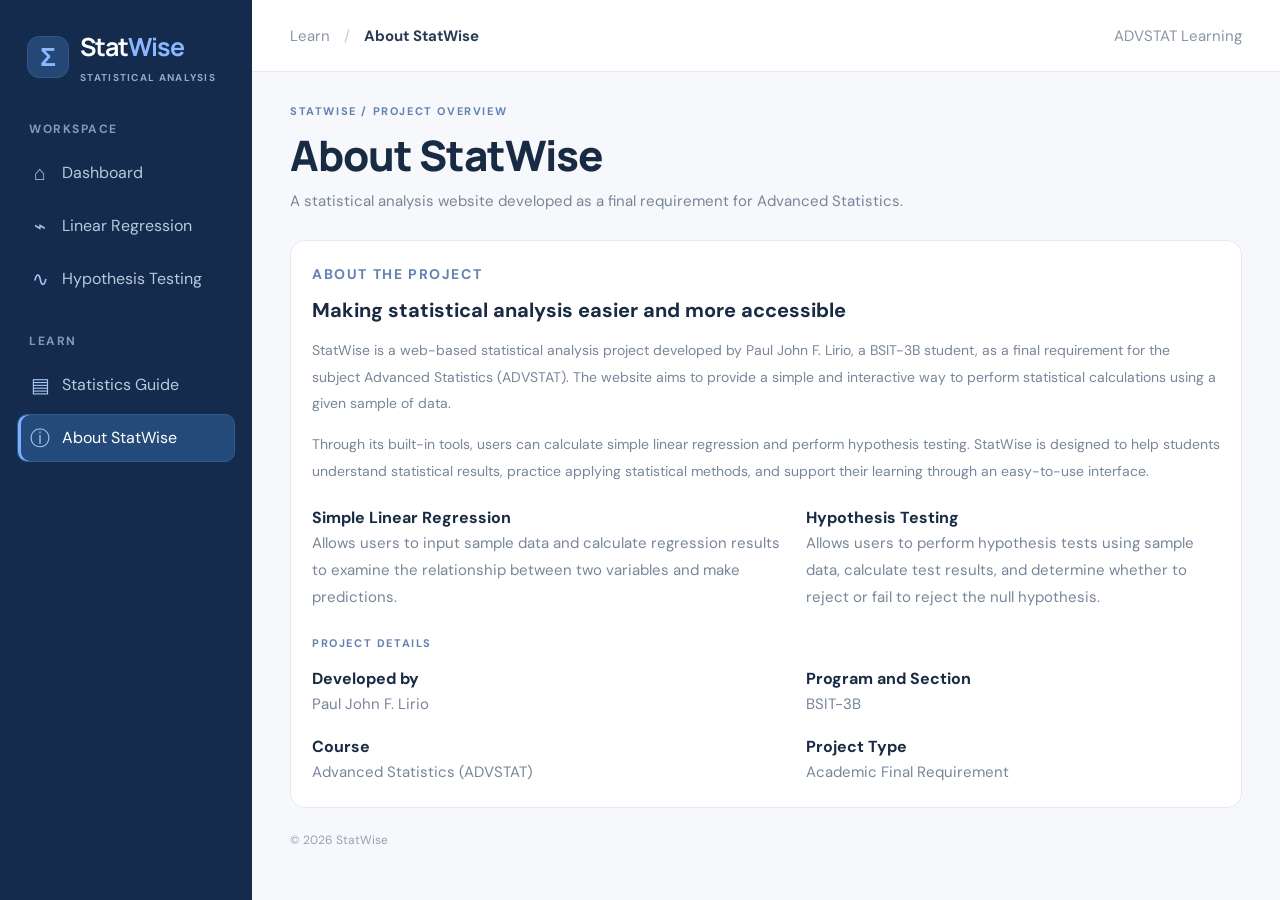
==== StatWise/about.html @ cd6fe4bc "Initial commit" ====
<!DOCTYPE html>
<html lang="en">
<head>
    <meta charset="UTF-8">
    <meta name="viewport" content="width=device-width, initial-scale=1.0">
    <title>About StatWise | StatWise</title>

    <link rel="stylesheet" href="css/style.css">
    <link rel="stylesheet" href="css/dashboard.css">
    <link rel="stylesheet" href="css/analysis.css">
    <link rel="stylesheet" href="css/responsive.css">

    <script src="js/app.js" defer></script>
</head>

<body>
<div class="app-shell">

    <aside class="sidebar" id="sidebar">
        <a href="index.html" class="brand">
            <div class="brand-logo">Σ</div>
            <div>
                <h2>Stat<span>Wise</span></h2>
                <small>STATISTICAL ANALYSIS</small>
            </div>
        </a>

        <p class="nav-heading">WORKSPACE</p>

        <nav class="navigation">
            <a href="index.html" class="nav-link">
                <span>⌂</span> Dashboard
            </a>

            <a href="regression.html" class="nav-link">
                <span>⌁</span> Linear Regression
            </a>

            <a href="hypothesis.html" class="nav-link">
                <span>∿</span> Hypothesis Testing
            </a>
        </nav>

        <p class="nav-heading learn-heading">LEARN</p>

        <nav class="navigation">
            <a href="guide.html" class="nav-link">
                <span>▤</span> Statistics Guide
            </a>

            <a href="about.html" class="nav-link active">
                <span>ⓘ</span> About StatWise
            </a>
        </nav>
    </aside>

    <main class="main-content">

        <header class="topbar">
            <button id="menuToggle" class="menu-toggle"
                    aria-label="Toggle navigation"
                    aria-expanded="false">☰</button>

            <div class="breadcrumb">
                Learn <span>/</span> <strong>About StatWise</strong>
            </div>

            <div class="topbar-right">ADVSTAT Learning</div>
        </header>

        <div class="page-content">

            <!-- PAGE INTRO -->
            <section class="welcome-section">
                <div>
                    <p class="eyebrow">STATWISE / PROJECT OVERVIEW</p>

                    <h1>About StatWise</h1>

                    <p class="welcome-description">
                        A statistical analysis website developed as a
                        final requirement for Advanced Statistics.
                    </p>
                </div>
            </section>

            <!-- ABOUT THE PROJECT -->
            <article class="info-panel">

                <p class="eyebrow">ABOUT THE PROJECT</p>

                <h3 style="margin-bottom: 12px;">
                    Making statistical analysis easier and more accessible
                </h3>

                <p style="color: var(--muted); line-height: 1.9;">
                    StatWise is a web-based statistical analysis project
                    developed by Paul John F. Lirio, a BSIT-3B student,
                    as a final requirement for the subject Advanced
                    Statistics (ADVSTAT). The website aims to provide
                    a simple and interactive way to perform statistical
                    calculations using a given sample of data.
                </p>

                <p style="color: var(--muted); line-height: 1.9; margin-top: 14px;">
                    Through its built-in tools, users can calculate
                    simple linear regression and perform hypothesis
                    testing. StatWise is designed to help students
                    understand statistical results, practice applying
                    statistical methods, and support their learning
                    through an easy-to-use interface.
                </p>

                <!-- PROJECT FEATURES -->
                <div class="bottom-grid" style="margin-top: 22px;">

                    <div>
                        <h4>Simple Linear Regression</h4>

                        <p style="color: var(--muted); line-height: 1.8;">
                            Allows users to input sample data and
                            calculate regression results to examine
                            the relationship between two variables
                            and make predictions.
                        </p>
                    </div>

                    <div>
                        <h4>Hypothesis Testing</h4>

                        <p style="color: var(--muted); line-height: 1.8;">
                            Allows users to perform hypothesis tests
                            using sample data, calculate test results,
                            and determine whether to reject or fail
                            to reject the null hypothesis.
                        </p>
                    </div>

                </div>

                <!-- PROJECT DETAILS -->
                <div style="margin-top: 24px;">

                    <p class="eyebrow">PROJECT DETAILS</p>

                    <div class="bottom-grid" style="margin-top: 14px;">

                        <div>
                            <h4>Developed by</h4>
                            <p style="color: var(--muted); line-height: 1.8;">
                                Paul John F. Lirio
                            </p>
                        </div>

                        <div>
                            <h4>Program and Section</h4>
                            <p style="color: var(--muted); line-height: 1.8;">
                                BSIT-3B
                            </p>
                        </div>

                        <div>
                            <h4>Course</h4>
                            <p style="color: var(--muted); line-height: 1.8;">
                                Advanced Statistics (ADVSTAT)
                            </p>
                        </div>

                        <div>
                            <h4>Project Type</h4>
                            <p style="color: var(--muted); line-height: 1.8;">
                                Academic Final Requirement
                            </p>
                        </div>

                    </div>
                </div>

            </article>

            <footer class="page-footer">
                <span>© <span id="year"></span> StatWise</span>
            </footer>

        </div>
    </main>
</div>

<div class="sidebar-overlay" id="sidebarOverlay"></div>

</body>
</html>
---- StatWise/css/style.css ----
@import url('https://fonts.googleapis.com/css2?family=DM+Sans:wght@400;500;600;700&family=Manrope:wght@400;500;600;700;800&display=swap');

:root {
    --navy: #142B4D;
    --navy-light: #1D3B65;
    --blue: #2864D7;
    --blue-hover: #1F53B8;
    --blue-pale: #EAF1FF;
    --purple: #7356D8;
    --text: #192B43;
    --muted: #78869A;
    --line: #E5EAF1;
    --page: #F6F8FC;
    --white: #FFFFFF;
}

* {
    box-sizing: border-box;
    margin: 0;
    padding: 0;
}

html {
    scroll-behavior: smooth;
}

body {
    font-family: 'DM Sans', Arial, sans-serif;
    color: var(--text);
    background: var(--page);
    min-width: 320px;
}

a {
    text-decoration: none;
    color: inherit;
}

button {
    font: inherit;
}

.app-shell {
    min-height: 100vh;
}

/* SIDEBAR */

.sidebar {
    position: fixed;
    top: 0;
    left: 0;
    bottom: 0;
    z-index: 20;
    width: 252px;
    padding: 27px 17px 17px;
    display: flex;
    flex-direction: column;
    overflow-y: auto;
    background: var(--navy);
    color: #D7E2F2;
}

.brand {
    display: flex;
    align-items: center;
    gap: 11px;
    padding: 0 10px 31px;
}

.brand-logo {
    width: 42px;
    height: 42px;
    display: grid;
    place-items: center;
    border-radius: 12px;
    background: #254775;
    border: 1px solid #345782;
    color: #8AB7FF;
    font-size: 26px;
    font-weight: 700;
}

.brand h2 {
    color: white;
    font-family: 'Manrope', sans-serif;
    font-size: 21px;
    letter-spacing: -1px;
}

.brand h2 span {
    color: #8AB7FF;
}

.brand small {
    display: block;
    margin-top: 3px;
    color: #94A9C5;
    font-size: 8px;
    font-weight: 700;
    letter-spacing: 1.3px;
}

.nav-heading {
    margin: 3px 0 10px;
    padding: 0 12px;
    color: #8399B7;
    font-size: 10px;
    font-weight: 700;
    letter-spacing: 1.5px;
}

.navigation {
    display: grid;
    gap: 5px;
}

.nav-link {
    min-height: 44px;
    padding: 0 12px;
    display: flex;
    align-items: center;
    gap: 12px;
    border: 1px solid transparent;
    border-radius: 10px;
    color: #B9C9DE;
    font-size: 12px;
    transition: 0.2s ease;
}

.nav-link > span {
    width: 20px;
    text-align: center;
    color: #A8C7F5;
    font-size: 20px;
}

.nav-link:hover {
    color: white;
    background: #1A365B;
}

.nav-link.active {
    color: white;
    background: #244A7A;
    border-color: #315C91;
    box-shadow: inset 3px 0 #7EAEFF;
}

.learn-heading {
    margin-top: 29px;
}

.sidebar-bottom {
    margin-top: auto;
    padding-top: 30px;
}

.sidebar-tip {
    padding: 16px 14px;
    border: 1px solid #2D4B70;
    border-radius: 13px;
    background: linear-gradient(145deg, #1B3A61, #172F50);
}

.tip-symbol {
    width: 28px;
    height: 28px;
    display: grid;
    place-items: center;
    margin-bottom: 12px;
    border-radius: 8px;
    background: #2B4F7A;
    color: #A9C9FF;
}

.sidebar-tip h4 {
    margin-bottom: 7px;
    color: white;
    font-size: 12px;
}

.sidebar-tip p {
    margin-bottom: 13px;
    color: #AABBD1;
    font-size: 11px;
    line-height: 1.7;
}

.sidebar-tip a {
    color: #9CC0FF;
    font-size: 10px;
    font-weight: 700;
}

.sidebar-status {
    display: flex;
    align-items: center;
    gap: 8px;
    padding: 18px 5px 0;
    color: #8399B7;
    font-size: 10px;
}

.sidebar-status span {
    width: 7px;
    height: 7px;
    border-radius: 50%;
    background: #55C49A;
}

/* MAIN CONTENT */

.main-content {
    min-height: 100vh;
    margin-left: 252px;
}

.topbar {
    height: 72px;
    padding: 0 38px;
    display: flex;
    align-items: center;
    justify-content: space-between;
    gap: 20px;
    background: white;
    border-bottom: 1px solid var(--line);
}

.breadcrumb {
    color: #8995A6;
    font-size: 12px;
}

.breadcrumb span {
    margin: 0 10px;
    color: #C0C8D3;
}

.breadcrumb strong {
    color: #293C55;
}

.topbar-right {
    display: flex;
    align-items: center;
    gap: 15px;
    color: #8995A6;
    font-size: 11px;
}

.avatar {
    width: 35px;
    height: 35px;
    display: grid;
    place-items: center;
    border-radius: 50%;
    color: #2856A0;
    background: #E4EDFF;
    border: 2px solid white;
    outline: 1px solid #D9E4F5;
    font-size: 12px;
    font-weight: 700;
}

.menu-toggle {
    display: none;
}

.page-content {
    width: 100%;
    max-width: 1450px;
    margin: 0 auto;
    padding: 31px 38px 20px;
}

.eyebrow {
    margin-bottom: 9px;
    color: #6382B1;
    font-size: 9px;
    font-weight: 700;
    letter-spacing: 1.6px;
}

/* BUTTONS */

.primary-button {
    min-height: 42px;
    padding: 0 17px;
    display: inline-flex;
    align-items: center;
    justify-content: center;
    gap: 9px;
    border-radius: 9px;
    color: white;
    background: var(--blue);
    box-shadow: 0 5px 13px #2864D726;
    font-size: 11px;
    font-weight: 700;
    white-space: nowrap;
    transition: 0.2s ease;
}

.primary-button:hover {
    background: var(--blue-hover);
    transform: translateY(-1px);
}

.primary-button span {
    font-size: 17px;
}

/* FOOTER */

.page-footer {
    padding: 23px 0 5px;
    display: flex;
    align-items: center;
    justify-content: space-between;
    gap: 14px;
    color: #95A0B0;
    font-size: 9px;
}

.page-footer a {
    color: #587CB5;
    font-weight: 600;
}

/* MOBILE SIDEBAR */

.sidebar-overlay {
    display: none;
}


/* =================================
   STATWISE - LARGER FONT SIZES
   ================================= */

body {
    font-size: 15px;
    line-height: 1.6;
}

/* Sidebar */
.brand h2 {
    font-size: 25px;
}

.brand small {
    font-size: 10px;
}

.nav-heading {
    font-size: 12px;
}

.nav-link {
    font-size: 14px;
    min-height: 48px;
}

.sidebar-tip h4 {
    font-size: 14px;
}

.sidebar-tip p {
    font-size: 13px;
    line-height: 1.7;
}

.sidebar-tip a {
    font-size: 12px;
}

.sidebar-status {
    font-size: 12px;
}

/* Top navigation */
.breadcrumb {
    font-size: 14px;
}

.topbar-right {
    font-size: 13px;
}

/* Buttons and footer */
.primary-button {
    font-size: 13px;
}

.page-footer {
    font-size: 12px;
}

/* Keep text readable on smaller screens */
@media (max-width: 650px) {
    .nav-link {
        font-size: 15px;
    }

    .breadcrumb {
        font-size: 12px;
    }

    .primary-button {
        font-size: 14px;
    }

    .page-footer {
        font-size: 12px;
    }
}


/* ========================================
   STATWISE - CONSISTENT TYPOGRAPHY
   ======================================== */

/* Main page headings */
.main-content h1,
.page-content h1,
.hypothesis-page h1 {
    font-size: 42px;
    line-height: 1.2;
    font-weight: 750;
    letter-spacing: -1.2px;
    color: var(--text, #172b4d);
}

/* Section headings */
.main-content h2,
.page-content h2 {
    font-size: 28px;
    line-height: 1.3;
    font-weight: 700;
}

/* Card and panel headings */
.main-content h3,
.page-content h3 {
    font-size: 23px;
    line-height: 1.4;
    font-weight: 700;
}

/* Smaller headings */
.main-content h4,
.page-content h4 {
    font-size: 17px;
    line-height: 1.5;
    font-weight: 700;
}

/* Paragraph text */
.main-content p,
.page-content p,
.hypothesis-page p {
    font-size: 15px;
    line-height: 1.8;
}

/* Small uppercase labels */
.main-content .eyebrow,
.page-content .eyebrow {
    font-size: 12px;
    line-height: 1.5;
    font-weight: 700;
    letter-spacing: 1.8px;
}

/* Top navigation */
.topbar,
.breadcrumb,
.topbar-right {
    font-size: 15px;
}

/* Sidebar navigation */
.sidebar .nav-link {
    font-size: 16px;
    line-height: 1.5;
}

/* Responsive typography */
@media (max-width: 768px) {
    .main-content h1,
    .page-content h1,
    .hypothesis-page h1 {
        font-size: 32px;
        letter-spacing: -0.6px;
    }

    .main-content h2,
    .page-content h2 {
        font-size: 24px;
    }

    .main-content h3,
    .page-content h3 {
        font-size: 20px;
    }

    .main-content p,
    .page-content p,
    .hypothesis-page p {
        font-size: 14px;
    }
}
---- StatWise/css/dashboard.css ----
/* WELCOME SECTION */

.welcome-section {
    display: flex;
    align-items: center;
    justify-content: space-between;
    gap: 20px;
    margin-bottom: 25px;
}

.welcome-section h1 {
    font-family: 'Manrope', sans-serif;
    font-size: clamp(22px, 2.2vw, 29px);
    font-weight: 800;
    letter-spacing: -1.1px;
}

.welcome-section h1 span {
    color: var(--blue);
}

.welcome-description {
    margin-top: 8px;
    color: var(--muted);
    font-size: 12px;
    line-height: 1.7;
}

/* HERO BANNER */

.hero-banner {
    position: relative;
    min-height: 280px;
    padding: 30px 34px;
    display: flex;
    justify-content: space-between;
    overflow: hidden;
    border-radius: 18px;
    color: white;
    background: linear-gradient(
        112deg,
        #142B4D 0%,
        #1A3A65 60%,
        #244D83 100%
    );
    box-shadow: 0 12px 28px #17345A12;
}

.hero-content {
    position: relative;
    z-index: 2;
    width: 51%;
    max-width: 440px;
}

.hero-label {
    display: inline-flex;
    padding: 7px 10px;
    border: 1px solid #53749D80;
    border-radius: 20px;
    background: #FFFFFF0A;
    color: #B9D3FF;
    font-size: 8px;
    font-weight: 700;
    letter-spacing: 1px;
}

.hero-content h2 {
    margin: 17px 0 11px;
    font-family: 'Manrope', sans-serif;
    font-size: clamp(27px, 3vw, 38px);
    line-height: 1.16;
    letter-spacing: -1.3px;
}

.hero-content > p {
    max-width: 365px;
    color: #C2D0E3;
    font-size: 12px;
    line-height: 1.8;
}

.hero-button {
    display: inline-flex;
    align-items: center;
    gap: 22px;
    margin-top: 20px;
    padding: 11px 14px;
    border-radius: 8px;
    color: #17345A;
    background: white;
    font-size: 10px;
    font-weight: 700;
    transition: 0.2s ease;
}

.hero-button:hover {
    background: #E9F1FF;
    transform: translateY(-1px);
}

.hero-button span {
    color: var(--blue);
    font-size: 15px;
}

/* DECORATIVE CHART */

.hero-graphic {
    position: relative;
    z-index: 2;
    width: 46%;
    min-width: 260px;
    display: flex;
    align-items: center;
    justify-content: center;
}

.graphic-card {
    width: 100%;
    max-width: 350px;
    padding: 13px 15px 12px;
    border: 1px solid #6B8DBA70;
    border-radius: 12px;
    background: #FFFFFF0C;
    box-shadow: 0 18px 45px #07182E3B;
    backdrop-filter: blur(8px);
    transform: rotate(-2deg);
}

.graphic-header {
    display: flex;
    align-items: center;
    gap: 5px;
    padding-bottom: 12px;
    border-bottom: 1px solid #FFFFFF20;
}

.graphic-header > span {
    width: 5px;
    height: 5px;
    border-radius: 50%;
    background: #7195C2;
}

.graphic-header small {
    margin-left: auto;
    color: #9BB6D8;
    font-size: 7px;
    letter-spacing: 1px;
}

.graphic-title {
    display: flex;
    justify-content: space-between;
    margin-top: 13px;
    color: #AFC3DD;
    font-size: 9px;
}

.graphic-title span {
    color: #78D9B2;
    font-size: 15px;
}

.trend-chart {
    display: block;
    width: 100%;
    margin: 6px 0;
}

.chart-legend {
    display: flex;
    justify-content: space-between;
    color: #9BB6D8;
    font-size: 8px;
}

.chart-legend span:first-child {
    display: flex;
    align-items: center;
    gap: 6px;
}

.chart-legend i {
    width: 7px;
    height: 7px;
    border-radius: 50%;
    background: #76ACFF;
}

.floating-note {
    position: absolute;
    right: -5px;
    bottom: 6px;
    display: flex;
    align-items: center;
    gap: 9px;
    padding: 11px 13px;
    border: 1px solid #DDE8F8;
    border-radius: 11px;
    color: var(--text);
    background: white;
    box-shadow: 0 9px 25px #081A3033;
    transform: rotate(2deg);
}

.check-icon {
    width: 27px;
    height: 27px;
    display: grid;
    place-items: center;
    border-radius: 8px;
    color: #14865C;
    background: #E0F7ED;
    font-size: 13px;
}

.floating-note strong,
.floating-note small {
    display: block;
    white-space: nowrap;
}

.floating-note strong {
    font-size: 9px;
}

.floating-note small {
    margin-top: 3px;
    color: #8995A6;
    font-size: 8px;
}

/* ANALYSIS TOOLS */

.tools-section {
    scroll-margin-top: 20px;
}

.section-heading {
    display: flex;
    align-items: flex-end;
    justify-content: space-between;
    gap: 15px;
    margin: 32px 0 17px;
}

.section-heading h2 {
    font-family: 'Manrope', sans-serif;
    font-size: 19px;
    letter-spacing: -0.55px;
}

.section-heading > div > p:last-child {
    margin-top: 7px;
    color: var(--muted);
    font-size: 11px;
}

.tool-count {
    padding: 7px 10px;
    border: 1px solid #E1E7F0;
    border-radius: 7px;
    color: #6D7F97;
    background: white;
    font-size: 9px;
    font-weight: 700;
    letter-spacing: 0.6px;
}

.tool-grid {
    display: grid;
    grid-template-columns: repeat(2, minmax(0, 1fr));
    gap: 17px;
}

.tool-card {
    min-height: 278px;
    padding: 21px;
    display: flex;
    flex-direction: column;
    border: 1px solid var(--line);
    border-radius: 15px;
    background: white;
    box-shadow: 0 4px 15px #1B355508;
    transition: 0.22s ease;
}

.tool-card:hover {
    border-color: #C7D7F2;
    box-shadow: 0 12px 28px #1B35550C;
    transform: translateY(-2px);
}

.tool-card-top {
    display: flex;
    align-items: center;
    justify-content: space-between;
    gap: 10px;
}

.tool-icon {
    width: 43px;
    height: 43px;
    display: grid;
    place-items: center;
    border-radius: 12px;
    font-size: 26px;
    font-weight: 500;
}

.regression-icon {
    color: #2864D7;
    background: #E9F0FF;
}

.hypothesis-icon {
    color: #7356D8;
    background: #F0ECFF;
}

.tool-tag {
    padding: 6px 8px;
    border-radius: 6px;
    color: #71829A;
    background: #F5F7FB;
    font-size: 8px;
    font-weight: 700;
    letter-spacing: 0.8px;
}

.tool-card h3 {
    margin: 17px 0 8px;
    font-family: 'Manrope', sans-serif;
    font-size: 16px;
    letter-spacing: -0.35px;
}

.tool-card > p {
    color: var(--muted);
    font-size: 11px;
    line-height: 1.75;
}

.feature-list {
    display: flex;
    flex-wrap: wrap;
    gap: 7px;
    margin-top: 15px;
}

.feature-list span {
    padding: 6px 8px;
    border: 1px solid #E9EDF4;
    border-radius: 6px;
    color: #62758F;
    background: #FBFCFE;
    font-size: 9px;
}

.tool-link {
    display: flex;
    align-items: center;
    justify-content: space-between;
    margin-top: auto;
    padding-top: 19px;
    color: var(--blue);
    font-size: 11px;
    font-weight: 700;
}

.tool-link span {
    font-size: 17px;
    transition: transform 0.2s ease;
}

.tool-link:hover span {
    transform: translateX(4px);
}

/* QUICK START AND CONCEPT PANELS */

.bottom-grid {
    display: grid;
    grid-template-columns: 1.15fr 1fr;
    gap: 17px;
    margin-top: 20px;
}

.info-panel {
    padding: 21px;
    border: 1px solid var(--line);
    border-radius: 15px;
    background: white;
}

.panel-heading {
    display: flex;
    align-items: center;
    justify-content: space-between;
    gap: 12px;
}

.panel-heading .eyebrow {
    margin-bottom: 7px;
}

.panel-heading h3 {
    font-family: 'Manrope', sans-serif;
    font-size: 15px;
    letter-spacing: -0.3px;
}

.panel-icon {
    width: 33px;
    height: 33px;
    display: grid;
    place-items: center;
    border-radius: 10px;
    color: #3E70C4;
    background: #EDF3FF;
}

.steps-list {
    display: grid;
    gap: 16px;
    margin: 21px 0;
}

.step {
    display: flex;
    align-items: flex-start;
    gap: 12px;
}

.step-number {
    flex: 0 0 32px;
    height: 32px;
    display: grid;
    place-items: center;
    border-radius: 9px;
    color: #3167BD;
    background: #EDF3FF;
    font-size: 10px;
    font-weight: 700;
}

.step h4 {
    margin: 1px 0 5px;
    font-size: 11px;
}

.step p {
    color: var(--muted);
    font-size: 10px;
    line-height: 1.65;
}

.subtle-link {
    display: flex;
    align-items: center;
    justify-content: space-between;
    padding-top: 14px;
    border-top: 1px solid #EDF0F5;
    color: var(--blue);
    font-size: 10px;
    font-weight: 700;
}

.purple-icon {
    border-radius: 50%;
    color: #7356D8;
    background: #F0ECFF;
    font-size: 15px;
    font-weight: 700;
}

.concept-content {
    display: flex;
    align-items: flex-start;
    gap: 14px;
    margin: 25px 0 22px;
}

.concept-symbol {
    flex: 0 0 49px;
    height: 49px;
    display: grid;
    place-items: center;
    border-radius: 13px;
    color: #7356D8;
    background: #F0ECFF;
    font: italic 700 27px Georgia, serif;
}

.concept-content h4 {
    margin: 2px 0 8px;
    font-size: 13px;
}

.concept-content p {
    color: var(--muted);
    font-size: 11px;
    line-height: 1.8;
}

.concept-footer {
    display: flex;
    align-items: center;
    gap: 8px;
    padding-top: 14px;
    border-top: 1px solid #EDF0F5;
    color: #7A899C;
    font-size: 10px;
}

.concept-footer span {
    width: 7px;
    height: 7px;
    border-radius: 50%;
    background: #8A70E4;
}


/* =================================
   DASHBOARD - LARGER TYPOGRAPHY
   ================================= */

/* Welcome section */
.eyebrow {
    font-size: 11px;
}

.welcome-section h1 {
    font-size: clamp(27px, 2.5vw, 34px);
}

.welcome-description {
    font-size: 14px;
}

/* Hero banner */
.hero-label {
    font-size: 10px;
}

.hero-content h2 {
    font-size: clamp(32px, 3.2vw, 43px);
}

.hero-content > p {
    font-size: 14px;
}

.hero-button {
    font-size: 13px;
}

.graphic-title {
    font-size: 11px;
}

.chart-legend {
    font-size: 10px;
}

.floating-note strong {
    font-size: 11px;
}

.floating-note small {
    font-size: 10px;
}

/* Analysis section */
.section-heading h2 {
    font-size: 22px;
}

.section-heading > div > p:last-child {
    font-size: 13px;
}

.tool-count {
    font-size: 10px;
}

/* Analysis cards */
.tool-card h3 {
    font-size: 19px;
}

.tool-card > p {
    font-size: 13px;
    line-height: 1.8;
}

.tool-tag {
    font-size: 10px;
}

.feature-list span {
    font-size: 11px;
}

.tool-link {
    font-size: 13px;
}

/* Information panels */
.panel-heading h3 {
    font-size: 18px;
}

.step h4 {
    font-size: 13px;
}

.step p {
    font-size: 12px;
    line-height: 1.8;
}

.subtle-link {
    font-size: 12px;
}

.concept-content h4 {
    font-size: 15px;
}

.concept-content p {
    font-size: 13px;
    line-height: 1.8;
}

.concept-footer {
    font-size: 11px;
}

/* Mobile readability */
@media (max-width: 650px) {
    .welcome-section h1 {
        font-size: 27px;
    }

    .welcome-description {
        font-size: 14px;
    }

    .hero-content h2 {
        font-size: 34px;
    }

    .hero-content > p {
        font-size: 14px;
    }

    .section-heading h2 {
        font-size: 19px;
    }

    .tool-card h3 {
        font-size: 19px;
    }

    .tool-card > p {
        font-size: 14px;
    }

    .feature-list span {
        font-size: 11px;
    }

    .step h4 {
        font-size: 14px;
    }

    .step p {
        font-size: 13px;
    }

    .concept-content h4 {
        font-size: 15px;
    }

    .concept-content p {
        font-size: 13px;
    }
}
---- StatWise/css/analysis.css ----
/* ========================================
   STATWISE - SHARED ANALYSIS TYPOGRAPHY
   Used by Linear Regression and Hypothesis Testing
   ======================================== */

/* Consistent font across both analysis pages */
.main-content {
    font-family: 'DM Sans', Arial, sans-serif;
}

.main-content h1,
.main-content .page-intro h1 {
    font-family: 'Manrope', sans-serif;
    font-size: 42px;
    font-weight: 800;
    line-height: 1.2;
    letter-spacing: -1px;
    color: #192B43;
}

.main-content h2 {
    font-family: 'Manrope', sans-serif;
    font-size: 24px;
    font-weight: 700;
    line-height: 1.4;
}

.main-content h3 {
    font-family: 'DM Sans', sans-serif;
    font-size: 20px;
    font-weight: 700;
    line-height: 1.45;
}

.main-content h4 {
    font-family: 'DM Sans', sans-serif;
    font-size: 16px;
    font-weight: 700;
    line-height: 1.5;
}

/* Page descriptions */
.main-content .welcome-description,
.main-content .page-intro > div:first-child > p,
.main-content .page-description {
    font-size: 15px;
    line-height: 1.8;
    color: #78869A;
}

/* Small section labels */
.main-content .eyebrow {
    font-size: 11px;
    font-weight: 700;
    letter-spacing: 1.6px;
    line-height: 1.6;
}

/* Consistent card descriptions */
.main-content .concept-card p,
.main-content .info-panel > p {
    font-size: 14px;
    line-height: 1.8;
}

/* Consistent navigation typography */
.sidebar .nav-link {
    font-family: 'DM Sans', Arial, sans-serif;
    line-height: 1.5;
}

/* Responsive typography */
@media (max-width: 768px) {
    .main-content h1,
    .main-content .page-intro h1 {
        font-size: 32px;
        letter-spacing: -0.6px;
    }

    .main-content h2 {
        font-size: 22px;
    }

    .main-content h3 {
        font-size: 18px;
    }

    .main-content .welcome-description,
    .main-content .page-intro > div:first-child > p,
    .main-content .page-description {
        font-size: 14px;
    }
}


/* ========================================
   STATWISE - MATCH INTRO BADGE SIZES
   ======================================== */

/* Shared badge sizing */
.regression-page .heading-badge,
.hypothesis-page .intro-badge {
    display: flex;
    align-items: center;
    gap: 14px;

    box-sizing: border-box;
    width: 270px;
    min-width: 270px;
    max-width: 270px;
    height: 90px;

    flex: 0 0 270px;

    padding: 16px;

    border: 1px solid #e2e9f5;
    border-radius: 16px;
    background: #ffffff;
}

/* Badge icons */
.regression-page .heading-badge > span,
.hypothesis-page .intro-icon {
    display: grid;
    place-items: center;

    width: 48px;
    height: 48px;
    min-width: 48px;

    flex-shrink: 0;

    color: #ffffff;
    border-radius: 13px;
    background: #315ce2;

    font-size: 25px;
}

/* Badge title */
.regression-page .heading-badge strong,
.hypothesis-page .intro-badge strong {
    display: block;
    margin: 0 0 6px;

    font-size: 14px;
    font-weight: 700;
    line-height: 1.4;
}

/* Badge description */
.regression-page .heading-badge small,
.hypothesis-page .intro-badge div span {
    display: block;

    color: #8490a4;
    font-size: 12px;
    line-height: 1.5;
}

/* Responsive badge */
@media (max-width: 800px) {
    .regression-page .heading-badge,
    .hypothesis-page .intro-badge {
        width: 270px;
        min-width: 270px;
        max-width: 100%;
        flex-basis: 270px;
    }
}

/* SHARED INTRO BADGE */
.main-content .heading-badge,
.main-content .intro-badge {
    display: flex;
    align-items: center;
    gap: 14px;

    width: 272px;
    min-width: 272px;
    height: 90px;
    box-sizing: border-box;

    padding: 16px 20px;
    border: 1px solid #e2e9f5;
    border-radius: 18px;
    background: #ffffff;
}

/* SHARED BADGE ICON */
.main-content .heading-badge > span,
.main-content .intro-badge .intro-icon {
    display: grid;
    place-items: center;

    width: 48px;
    height: 48px;
    min-width: 48px;
    flex-shrink: 0;

    color: #ffffff;
    background: #315ce2;
    border-radius: 15px;

    font-size: 25px;
    line-height: 1;
}

/* SHARED BADGE TEXT */
.main-content .heading-badge strong,
.main-content .intro-badge strong {
    display: block;
    margin: 0 0 6px;

    color: #192b43;
    font-family: 'DM Sans', Arial, sans-serif;
    font-size: 16px;
    font-weight: 700;
    line-height: 1.4;
    white-space: nowrap;
}

.main-content .heading-badge small,
.main-content .intro-badge div span {
    display: block;

    color: #78869a;
    font-family: 'DM Sans', Arial, sans-serif;
    font-size: 14px;
    font-weight: 400;
    line-height: 1.5;
    white-space: nowrap;
}
---- StatWise/css/responsive.css ----
@media (min-width: 1500px) {
    .page-content {
        padding-top: 40px;
    }

    .hero-banner {
        min-height: 305px;
    }
}

@media (max-width: 1200px) {
    .sidebar {
        width: 225px;
    }

    .main-content {
        margin-left: 225px;
    }

    .topbar {
        padding: 0 25px;
    }

    .page-content {
        padding: 27px 25px 18px;
    }

    .hero-banner {
        padding: 27px;
    }

    .hero-graphic {
        min-width: 220px;
    }

    .bottom-grid {
        grid-template-columns: 1fr;
    }
}

@media (max-width: 900px) {
    .sidebar {
        width: 252px;
        transform: translateX(-100%);
        transition: transform 0.25s ease;
        box-shadow: 15px 0 40px #0B1B3020;
    }

    .sidebar.open {
        transform: translateX(0);
    }

    .main-content {
        margin-left: 0;
    }

    .menu-toggle {
        display: grid;
        place-items: center;
        width: 35px;
        height: 35px;
        border: 1px solid var(--line);
        border-radius: 9px;
        color: var(--navy);
        background: white;
        cursor: pointer;
    }

    .topbar {
        justify-content: flex-start;
        padding: 0 22px;
    }

    .topbar-right {
        margin-left: auto;
    }

    .sidebar-overlay.show {
        display: block;
        position: fixed;
        inset: 0;
        z-index: 15;
        background: #0A193A66;
    }
}

@media (max-width: 650px) {
    .topbar {
        height: 62px;
        gap: 12px;
        padding: 0 15px;
    }

    .breadcrumb {
        font-size: 11px;
    }

    .breadcrumb span {
        margin: 0 5px;
    }

    .topbar-right > span {
        display: none;
    }

    .page-content {
        padding: 24px 15px 18px;
    }

    .welcome-section {
        align-items: stretch;
        flex-direction: column;
        margin-bottom: 20px;
    }

    .welcome-section h1 {
        font-size: 25px;
    }

    .welcome-description {
        line-height: 1.6;
    }

    .primary-button {
        width: 100%;
    }

    .hero-banner {
        min-height: 0;
        padding: 25px 22px;
    }

    .hero-content {
        width: 100%;
        max-width: none;
    }

    .hero-content h2 {
        font-size: 32px;
    }

    .hero-content > p {
        max-width: 390px;
    }

    .hero-graphic {
        display: none;
    }

    .section-heading {
        align-items: flex-start;
        margin-top: 28px;
    }

    .section-heading h2 {
        font-size: 17px;
    }

    .section-heading > div > p:last-child {
        line-height: 1.6;
    }

    .tool-count {
        flex-shrink: 0;
        font-size: 8px;
    }

    .tool-grid {
        grid-template-columns: 1fr;
        gap: 12px;
    }

    .tool-card {
        min-height: 0;
        padding: 19px;
    }

    .tool-link {
        padding-top: 20px;
    }

    .bottom-grid {
        grid-template-columns: 1fr;
        gap: 12px;
        margin-top: 13px;
    }

    .info-panel {
        padding: 18px;
    }

    .page-footer {
        align-items: flex-start;
        flex-wrap: wrap;
        line-height: 1.5;
    }

    .page-footer > span:nth-child(2) {
        order: 3;
        width: 100%;
    }
}

@media (prefers-reduced-motion: reduce) {
    *,
    *::before,
    *::after {
        scroll-behavior: auto !important;
        transition-duration: 0.01ms !important;
    }
}
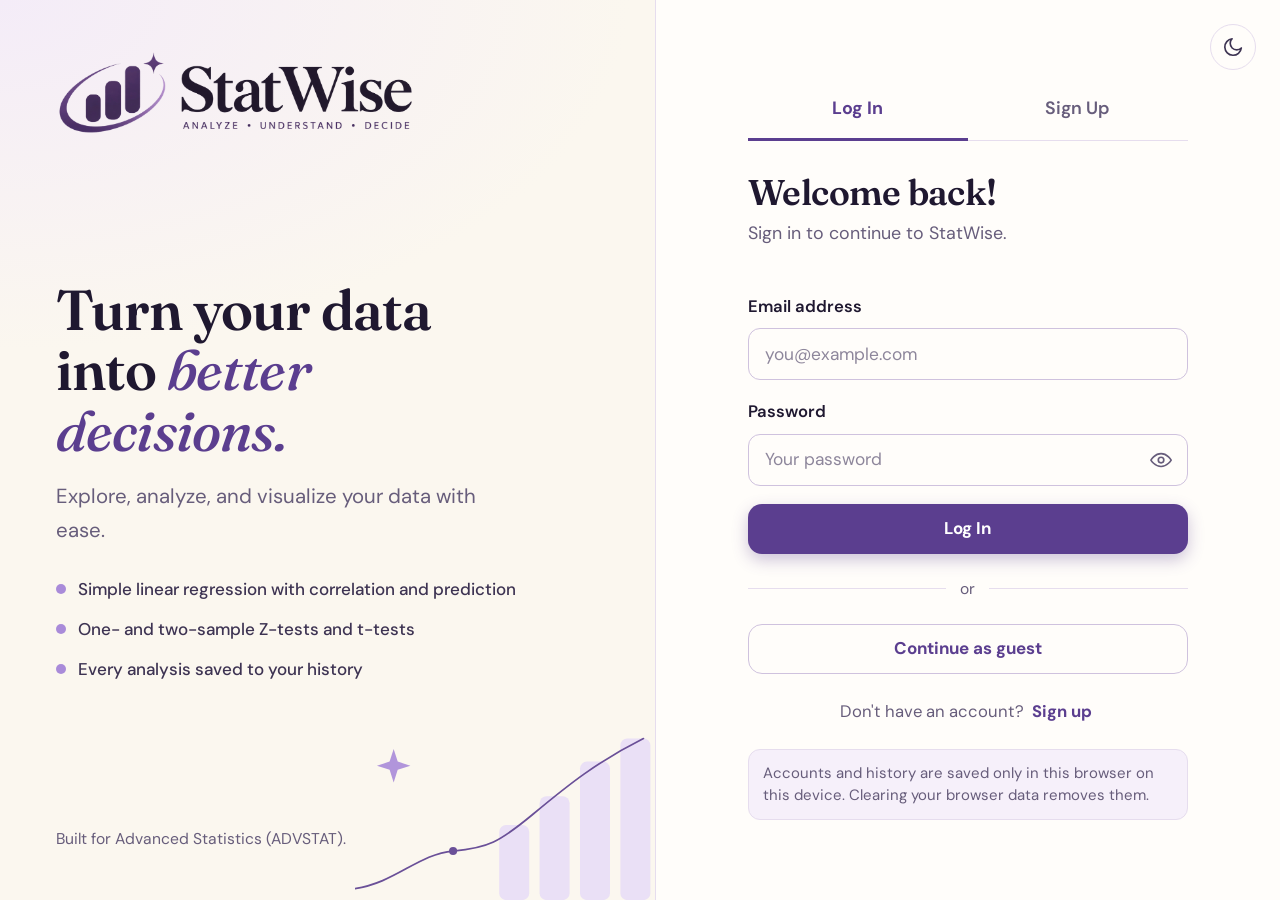
==== commit a13a3179: "major revisions" ====
--- a/StatWise/about.html
+++ b/StatWise/about.html
@@ -4,189 +4,148 @@
     <meta charset="UTF-8">
     <meta name="viewport" content="width=device-width, initial-scale=1.0">
     <title>About StatWise | StatWise</title>
+    <link rel="icon" type="image/png" href="assets/logo-mark-light.png">
 
+    <script src="js/core.js"></script>
     <link rel="stylesheet" href="css/style.css">
-    <link rel="stylesheet" href="css/dashboard.css">
-    <link rel="stylesheet" href="css/analysis.css">
-    <link rel="stylesheet" href="css/responsive.css">
-
+    <link rel="stylesheet" href="css/pages.css">
     <script src="js/app.js" defer></script>
 </head>
+<body data-nav="about" data-section="Learn" data-title="About StatWise">
 
-<body>
 <div class="app-shell">
+    <aside class="sidebar" id="sidebar"></aside>
 
-    <aside class="sidebar" id="sidebar">
-        <a href="index.html" class="brand">
-            <div class="brand-logo">Σ</div>
-            <div>
-                <h2>Stat<span>Wise</span></h2>
-                <small>STATISTICAL ANALYSIS</small>
-            </div>
-        </a>
+    <div class="main-content">
+        <header class="topbar" id="topbar"></header>
 
-        <p class="nav-heading">WORKSPACE</p>
+        <main class="page-content">
 
-        <nav class="navigation">
-            <a href="index.html" class="nav-link">
-                <span>⌂</span> Dashboard
-            </a>
-
-            <a href="regression.html" class="nav-link">
-                <span>⌁</span> Linear Regression
-            </a>
-
-            <a href="hypothesis.html" class="nav-link">
-                <span>∿</span> Hypothesis Testing
-            </a>
-        </nav>
-
-        <p class="nav-heading learn-heading">LEARN</p>
-
-        <nav class="navigation">
-            <a href="guide.html" class="nav-link">
-                <span>▤</span> Statistics Guide
-            </a>
-
-            <a href="about.html" class="nav-link active">
-                <span>ⓘ</span> About StatWise
-            </a>
-        </nav>
-    </aside>
-
-    <main class="main-content">
-
-        <header class="topbar">
-            <button id="menuToggle" class="menu-toggle"
-                    aria-label="Toggle navigation"
-                    aria-expanded="false">☰</button>
-
-            <div class="breadcrumb">
-                Learn <span>/</span> <strong>About StatWise</strong>
-            </div>
-
-            <div class="topbar-right">ADVSTAT Learning</div>
-        </header>
-
-        <div class="page-content">
-
-            <!-- PAGE INTRO -->
-            <section class="welcome-section">
+            <section class="page-header">
                 <div>
-                    <p class="eyebrow">STATWISE / PROJECT OVERVIEW</p>
-
-                    <h1>About StatWise</h1>
-
-                    <p class="welcome-description">
-                        A statistical analysis website developed as a
-                        final requirement for Advanced Statistics.
-                    </p>
+                    <span class="eyebrow">StatWise / Project overview</span>
+                    <h1>About <em>StatWise</em></h1>
+                    <p>A statistical analysis website built as a final requirement for Advanced Statistics.</p>
                 </div>
             </section>
 
-            <!-- ABOUT THE PROJECT -->
-            <article class="info-panel">
+            <!-- DEVELOPER -->
+            <section class="dev-card" aria-labelledby="devName">
+                <div class="dev-id">
+                    <div class="avatar lg">
+                        <img src="assets/dev.jpeg" alt="Photo of Paul John F. Lirio">
+                    </div>
+                    <h2 id="devName">Paul John F. Lirio</h2>
+                    <p class="dev-role">Developer &amp; designer of StatWise</p>
+                </div>
 
-                <p class="eyebrow">ABOUT THE PROJECT</p>
+                <div class="dev-body">
+                    <span class="eyebrow">Meet the developer</span>
+                    <p>
+                        Paul is a BSIT-3B student who created StatWise as his final project for Advanced
+                        Statistics (ADVSTAT). He turned the lessons from Module 7 (simple linear regression
+                        and correlation) and Module 9 (hypothesis testing) into an interactive tool that
+                        helps students practice the methods and understand what the results mean.
+                    </p>
 
-                <h3 style="margin-bottom: 12px;">
-                    Making statistical analysis easier and more accessible
-                </h3>
+                    <dl class="dev-facts">
+                        <div><dt>Program</dt><dd>BSIT-3B</dd></div>
+                        <div><dt>Course</dt><dd>Advanced Statistics (ADVSTAT)</dd></div>
+                        <div><dt>Project</dt><dd>Academic final requirement</dd></div>
+                    </dl>
+                </div>
+            </section>
 
-                <p style="color: var(--muted); line-height: 1.9;">
-                    StatWise is a web-based statistical analysis project
-                    developed by Paul John F. Lirio, a BSIT-3B student,
-                    as a final requirement for the subject Advanced
-                    Statistics (ADVSTAT). The website aims to provide
-                    a simple and interactive way to perform statistical
-                    calculations using a given sample of data.
+            <!-- ABOUT STATWISE -->
+            <section class="card about-text">
+                <img class="about-logo theme-img" src="assets/logo-full-light.png"
+                     data-light="assets/logo-full-light.png" data-dark="assets/logo-full-dark.png"
+                     alt="StatWise — Analyze, Understand, Decide">
+
+                <span class="eyebrow">About the project</span>
+                <h2 style="font-size:1.8rem;margin-bottom:14px">Making statistical analysis easier and more accessible</h2>
+
+                <p>
+                    StatWise is a web-based statistical analysis tool that lets you enter a sample of data
+                    and get clear results with a plain-language explanation. Its name says what it is for:
+                    <strong>Analyze</strong> your data, <strong>Understand</strong> what the numbers mean,
+                    and <strong>Decide</strong> what to conclude.
                 </p>
+                <p>
+                    Every analysis you run is saved to your account's history in this browser, so you can
+                    review or reopen it later. The Module 7 and Module 9 pages hold the course PDFs for
+                    reference while you work.
+                </p>
+            </section>
 
-                <p style="color: var(--muted); line-height: 1.9; margin-top: 14px;">
-                    Through its built-in tools, users can calculate
-                    simple linear regression and perform hypothesis
-                    testing. StatWise is designed to help students
-                    understand statistical results, practice applying
-                    statistical methods, and support their learning
-                    through an easy-to-use interface.
-                </p>
-
-                <!-- PROJECT FEATURES -->
-                <div class="bottom-grid" style="margin-top: 22px;">
-
-                    <div>
-                        <h4>Simple Linear Regression</h4>
-
-                        <p style="color: var(--muted); line-height: 1.8;">
-                            Allows users to input sample data and
-                            calculate regression results to examine
-                            the relationship between two variables
-                            and make predictions.
-                        </p>
+            <!-- SCOPE + LIMITATIONS -->
+            <section class="scope-grid">
+                <article class="card">
+                    <div class="card-head">
+                        <div>
+                            <span class="eyebrow">Scope</span>
+                            <h2 style="font-size:1.5rem">What StatWise can do</h2>
+                        </div>
                     </div>
 
-                    <div>
-                        <h4>Hypothesis Testing</h4>
+                    <ul class="check-list">
+                        <li><div><strong>Simple linear regression</strong> — regression equation (y′ = A + Bx),
+                            slope, intercept, Pearson's r, R², a scatter plot with the regression line, and
+                            prediction of Y for a given X.</div></li>
+                        <li><div><strong>Strength of correlation</strong> — interpreted with the Module 7 rule of
+                            thumb (very high, high, moderate, low, negligible).</div></li>
+                        <li><div><strong>Hypothesis testing</strong> — one-sample and two-sample Z-tests and
+                            t-tests, with α of 0.10, 0.05 or 0.01 and two-tailed, right-tailed or left-tailed
+                            alternatives.</div></li>
+                        <li><div><strong>Critical-value method</strong> — test statistic, critical value,
+                            rejection region, degrees of freedom, a decision, and a bell-curve diagram.</div></li>
+                        <li><div><strong>Learning support</strong> — sample data for both tools, analysis
+                            history, and the Module 7 and Module 9 PDFs.</div></li>
+                        <li><div><strong>Light and dark mode</strong> — your choice is remembered.</div></li>
+                    </ul>
+                </article>
 
-                        <p style="color: var(--muted); line-height: 1.8;">
-                            Allows users to perform hypothesis tests
-                            using sample data, calculate test results,
-                            and determine whether to reject or fail
-                            to reject the null hypothesis.
-                        </p>
+                <article class="card">
+                    <div class="card-head">
+                        <div>
+                            <span class="eyebrow">Limitations</span>
+                            <h2 style="font-size:1.5rem">What to keep in mind</h2>
+                        </div>
                     </div>
 
-                </div>
-
-                <!-- PROJECT DETAILS -->
-                <div style="margin-top: 24px;">
-
-                    <p class="eyebrow">PROJECT DETAILS</p>
-
-                    <div class="bottom-grid" style="margin-top: 14px;">
-
-                        <div>
-                            <h4>Developed by</h4>
-                            <p style="color: var(--muted); line-height: 1.8;">
-                                Paul John F. Lirio
-                            </p>
-                        </div>
-
-                        <div>
-                            <h4>Program and Section</h4>
-                            <p style="color: var(--muted); line-height: 1.8;">
-                                BSIT-3B
-                            </p>
-                        </div>
-
-                        <div>
-                            <h4>Course</h4>
-                            <p style="color: var(--muted); line-height: 1.8;">
-                                Advanced Statistics (ADVSTAT)
-                            </p>
-                        </div>
-
-                        <div>
-                            <h4>Project Type</h4>
-                            <p style="color: var(--muted); line-height: 1.8;">
-                                Academic Final Requirement
-                            </p>
-                        </div>
-
-                    </div>
-                </div>
-
-            </article>
+                    <ul class="check-list limits">
+                        <li><div><strong>Educational use.</strong> StatWise is a student project for learning and
+                            practice. Double-check important results before using them in graded or
+                            professional work.</div></li>
+                        <li><div><strong>Regression is simple only.</strong> It handles one predictor (X) and one
+                            response (Y), and assumes a straight-line relationship. It does not offer multiple
+                            regression, significance tests or confidence intervals for the slope, or residual
+                            diagnostics.</div></li>
+                        <li><div><strong>Correlation is not causation.</strong> Predictions outside the range of
+                            your X values (extrapolation) can be unreliable.</div></li>
+                        <li><div><strong>Hypothesis tests use summary statistics.</strong> You enter means,
+                            standard deviations and sample sizes — not raw data. Results are by the
+                            critical-value method; p-values are not computed.</div></li>
+                        <li><div><strong>Two-sample t-test degrees of freedom</strong> use df = min(n₁ − 1, n₂ − 1),
+                            the smaller sample's df, as taught in the module. Other methods (such as Welch's
+                            formula) would give slightly different critical values.</div></li>
+                        <li><div><strong>Limited options.</strong> Only Z- and t-tests, only three significance
+                            levels, and no paired or proportion tests, ANOVA or chi-square.</div></li>
+                        <li><div><strong>Data stays in your browser.</strong> Accounts and history are stored only
+                            on this device. There is no server, so nothing syncs between devices, the sign-in is
+                            not meant to protect sensitive data, and clearing browser data erases it.</div></li>
+                    </ul>
+                </article>
+            </section>
 
             <footer class="page-footer">
-                <span>© <span id="year"></span> StatWise</span>
+                <span>&copy; <span data-year></span> StatWise</span>
+                <span>Developed by Paul John F. Lirio · BSIT-3B</span>
             </footer>
-
-        </div>
-    </main>
+        </main>
+    </div>
 </div>
 
 <div class="sidebar-overlay" id="sidebarOverlay"></div>
-
 </body>
 </html>
--- a/StatWise/css/style.css
+++ b/StatWise/css/style.css
@@ -1,513 +1,536 @@
-
-@import url('https://fonts.googleapis.com/css2?family=DM+Sans:wght@400;500;600;700&family=Manrope:wght@400;500;600;700;800&display=swap');
+/* ==========================================================
+   STATWISE — GLOBAL STYLES
+   Design tokens (light + dark), base, layout, components.
+   Palette is taken from the StatWise logo: deep aubergine
+   text, royal purple bars, lilac highlights, warm cream paper.
+   ========================================================== */
+
+@import url('https://fonts.googleapis.com/css2?family=DM+Sans:ital,opsz,wght@0,9..40,400;0,9..40,500;0,9..40,600;0,9..40,700&family=Fraunces:ital,opsz,wght@0,9..144,500;0,9..144,600;0,9..144,700;1,9..144,500;1,9..144,600&display=swap');
+
+/* ---------- TOKENS ---------- */
 
 :root {
-    --navy: #142B4D;
-    --navy-light: #1D3B65;
-    --blue: #2864D7;
-    --blue-hover: #1F53B8;
-    --blue-pale: #EAF1FF;
-    --purple: #7356D8;
-    --text: #192B43;
-    --muted: #78869A;
-    --line: #E5EAF1;
-    --page: #F6F8FC;
-    --white: #FFFFFF;
-}
-
-* {
-    box-sizing: border-box;
-    margin: 0;
-    padding: 0;
-}
+    color-scheme: light;
+
+    --bg: #FBF7EF;
+    --bg-wash: #F4ECF8;
+    --surface: #FFFDFA;
+    --surface-2: #F6F0FA;
+    --surface-3: #EDE3F7;
+    --border: #E6DDEE;
+    --border-strong: #CFC2DE;
+
+    --text: #1F1830;
+    --text-soft: #3D3352;
+    --muted: #675D7B;
+
+    --primary: #5B3E8F;
+    --primary-hover: #4A3175;
+    --on-primary: #FFFFFF;
+    --accent: #A98BD9;
+    --accent-soft: #E9DEF7;
+    --link: #5B3E8F;
+
+    --success: #1F7A55;
+    --success-bg: #E2F3EA;
+    --danger: #B0344A;
+    --danger-bg: #FBE7EA;
+    --warning: #8A5A12;
+    --warning-bg: #FBF0D9;
+
+    --chart-line: #5B3E8F;
+    --chart-line-2: #D08A2E;
+    --chart-grid: #E9E1F1;
+    --chart-axis: #8E839F;
+    --chart-reject: #E7A3AE;
+    --chart-reject-line: #B0344A;
+
+    --shadow-sm: 0 1px 2px rgba(60, 35, 100, .06), 0 1px 1px rgba(60, 35, 100, .04);
+    --shadow: 0 6px 22px rgba(60, 35, 100, .08);
+    --shadow-lg: 0 18px 50px rgba(60, 35, 100, .14);
+
+    --font-body: 'DM Sans', system-ui, -apple-system, 'Segoe UI', Arial, sans-serif;
+    --font-display: 'Fraunces', 'Iowan Old Style', Georgia, 'Times New Roman', serif;
+
+    --radius: 18px;
+    --radius-sm: 12px;
+    --sidebar-w: 288px;
+    --topbar-h: 76px;
+}
+
+:root[data-theme="dark"] {
+    color-scheme: dark;
+
+    --bg: #1A1625;
+    --bg-wash: #211B30;
+    --surface: #252036;
+    --surface-2: #2D2742;
+    --surface-3: #373050;
+    --border: #3B3454;
+    --border-strong: #4D4570;
+
+    --text: #F4EEFB;
+    --text-soft: #DDD3EC;
+    --muted: #B3A8C9;
+
+    --primary: #BFA3EC;
+    --primary-hover: #D1BAF4;
+    --on-primary: #1A1625;
+    --accent: #9A79D6;
+    --accent-soft: #3A3158;
+    --link: #CDB6F3;
+
+    --success: #6FD3A4;
+    --success-bg: #20382F;
+    --danger: #FF8FA3;
+    --danger-bg: #43202B;
+    --warning: #F2C46D;
+    --warning-bg: #3D3220;
+
+    --chart-line: #C7ADF2;
+    --chart-line-2: #F0B35B;
+    --chart-grid: #38314F;
+    --chart-axis: #9B90B3;
+    --chart-reject: #7A3A4B;
+    --chart-reject-line: #FF8FA3;
+
+    --shadow-sm: 0 1px 2px rgba(0, 0, 0, .35);
+    --shadow: 0 8px 26px rgba(0, 0, 0, .35);
+    --shadow-lg: 0 18px 50px rgba(0, 0, 0, .5);
+}
+
+/* ---------- BASE ---------- */
+
+*, *::before, *::after { box-sizing: border-box; }
+
+* { margin: 0; padding: 0; }
 
 html {
+    font-size: 17px;           /* larger base: every rem scales from here */
     scroll-behavior: smooth;
+    -webkit-text-size-adjust: 100%;
 }
 
 body {
-    font-family: 'DM Sans', Arial, sans-serif;
+    min-width: 320px;
+    font-family: var(--font-body);
+    font-size: 1rem;
+    line-height: 1.65;
     color: var(--text);
-    background: var(--page);
-    min-width: 320px;
-}
-
-a {
-    text-decoration: none;
-    color: inherit;
-}
-
-button {
-    font: inherit;
-}
-
-.app-shell {
-    min-height: 100vh;
-}
-
-/* SIDEBAR */
+    background: var(--bg);
+    -webkit-font-smoothing: antialiased;
+    transition: background-color .25s ease, color .25s ease;
+}
+
+a { color: inherit; text-decoration: none; }
+button, input, select, textarea { font: inherit; color: inherit; }
+button { cursor: pointer; }
+img, svg { display: block; max-width: 100%; }
+[hidden] { display: none !important; }
+
+h1, h2, h3, h4 { line-height: 1.2; color: var(--text); }
+
+h1, h2 {
+    font-family: var(--font-display);
+    font-weight: 600;
+    letter-spacing: -0.015em;
+}
+
+h1 { font-size: clamp(2.1rem, 3.6vw, 2.9rem); }
+h2 { font-size: clamp(1.6rem, 2.4vw, 2rem); }
+h3 { font-size: 1.3rem; font-weight: 700; }
+h4 { font-size: 1.1rem; font-weight: 700; }
+
+h1 em, h2 em, .accent-italic {
+    font-style: italic;
+    font-weight: 500;
+    color: var(--primary);
+}
+
+p { color: var(--text-soft); }
+
+:focus-visible {
+    outline: 3px solid var(--accent);
+    outline-offset: 2px;
+    border-radius: 6px;
+}
+
+.eyebrow {
+    display: block;
+    margin-bottom: 8px;
+    color: var(--primary);
+    font-size: .8rem;
+    font-weight: 700;
+    letter-spacing: .14em;
+    text-transform: uppercase;
+}
+
+.muted { color: var(--muted); }
+
+.sr-only {
+    position: absolute; width: 1px; height: 1px; overflow: hidden;
+    clip: rect(0 0 0 0); white-space: nowrap;
+}
+
+/* ---------- ICONS ---------- */
+
+.icon {
+    width: 1.3em; height: 1.3em; flex: none;
+    stroke: currentColor; fill: none;
+    stroke-width: 1.8; stroke-linecap: round; stroke-linejoin: round;
+}
+
+/* ---------- APP SHELL ---------- */
+
+.app-shell { min-height: 100vh; }
 
 .sidebar {
-    position: fixed;
-    top: 0;
-    left: 0;
-    bottom: 0;
-    z-index: 20;
-    width: 252px;
-    padding: 27px 17px 17px;
-    display: flex;
-    flex-direction: column;
+    position: fixed; inset: 0 auto 0 0; z-index: 30;
+    width: var(--sidebar-w);
+    padding: 26px 18px 20px;
+    display: flex; flex-direction: column;
     overflow-y: auto;
-    background: var(--navy);
-    color: #D7E2F2;
+    background: var(--surface);
+    border-right: 1px solid var(--border);
+    transition: transform .25s ease, background-color .25s ease;
 }
 
 .brand {
-    display: flex;
-    align-items: center;
-    gap: 11px;
-    padding: 0 10px 31px;
-}
-
-.brand-logo {
-    width: 42px;
-    height: 42px;
-    display: grid;
-    place-items: center;
-    border-radius: 12px;
-    background: #254775;
-    border: 1px solid #345782;
-    color: #8AB7FF;
-    font-size: 26px;
+    display: flex; align-items: center; gap: 12px;
+    padding: 0 10px 30px;
+}
+
+.brand-mark { width: 50px; height: auto; }
+
+.brand-name {
+    font-family: var(--font-display);
+    font-size: 1.85rem; font-weight: 600; letter-spacing: -.02em;
+    line-height: 1; color: var(--text);
+}
+
+.nav-heading {
+    margin: 0 0 10px; padding: 0 14px;
+    color: var(--muted);
+    font-size: .78rem; font-weight: 700; letter-spacing: .14em;
+}
+
+.navigation { display: grid; gap: 6px; margin-bottom: 26px; }
+
+.nav-link {
+    min-height: 52px; padding: 0 16px;
+    display: flex; align-items: center; gap: 14px;
+    border-radius: 14px;
+    color: var(--text-soft);
+    font-size: 1.02rem; font-weight: 500;
+    transition: background-color .15s ease, color .15s ease;
+}
+
+.nav-link .icon { color: var(--muted); }
+
+.nav-link:hover { background: var(--surface-2); color: var(--text); }
+
+.nav-link.active {
+    background: var(--accent-soft);
+    color: var(--text);
     font-weight: 700;
 }
-
-.brand h2 {
-    color: white;
-    font-family: 'Manrope', sans-serif;
-    font-size: 21px;
-    letter-spacing: -1px;
-}
-
-.brand h2 span {
-    color: #8AB7FF;
-}
-
-.brand small {
-    display: block;
-    margin-top: 3px;
-    color: #94A9C5;
-    font-size: 8px;
-    font-weight: 700;
-    letter-spacing: 1.3px;
-}
-
-.nav-heading {
-    margin: 3px 0 10px;
-    padding: 0 12px;
-    color: #8399B7;
-    font-size: 10px;
-    font-weight: 700;
-    letter-spacing: 1.5px;
-}
-
-.navigation {
-    display: grid;
-    gap: 5px;
-}
-
-.nav-link {
-    min-height: 44px;
-    padding: 0 12px;
-    display: flex;
-    align-items: center;
-    gap: 12px;
-    border: 1px solid transparent;
-    border-radius: 10px;
-    color: #B9C9DE;
-    font-size: 12px;
-    transition: 0.2s ease;
-}
-
-.nav-link > span {
-    width: 20px;
-    text-align: center;
-    color: #A8C7F5;
-    font-size: 20px;
-}
-
-.nav-link:hover {
-    color: white;
-    background: #1A365B;
-}
-
-.nav-link.active {
-    color: white;
-    background: #244A7A;
-    border-color: #315C91;
-    box-shadow: inset 3px 0 #7EAEFF;
-}
-
-.learn-heading {
-    margin-top: 29px;
-}
-
-.sidebar-bottom {
-    margin-top: auto;
-    padding-top: 30px;
-}
-
-.sidebar-tip {
-    padding: 16px 14px;
-    border: 1px solid #2D4B70;
-    border-radius: 13px;
-    background: linear-gradient(145deg, #1B3A61, #172F50);
-}
-
-.tip-symbol {
-    width: 28px;
-    height: 28px;
-    display: grid;
-    place-items: center;
-    margin-bottom: 12px;
-    border-radius: 8px;
-    background: #2B4F7A;
-    color: #A9C9FF;
-}
-
-.sidebar-tip h4 {
-    margin-bottom: 7px;
-    color: white;
-    font-size: 12px;
-}
-
-.sidebar-tip p {
-    margin-bottom: 13px;
-    color: #AABBD1;
-    font-size: 11px;
-    line-height: 1.7;
-}
-
-.sidebar-tip a {
-    color: #9CC0FF;
-    font-size: 10px;
-    font-weight: 700;
-}
-
-.sidebar-status {
-    display: flex;
-    align-items: center;
-    gap: 8px;
-    padding: 18px 5px 0;
-    color: #8399B7;
-    font-size: 10px;
-}
-
-.sidebar-status span {
-    width: 7px;
-    height: 7px;
-    border-radius: 50%;
-    background: #55C49A;
-}
-
-/* MAIN CONTENT */
+.nav-link.active .icon { color: var(--primary); }
+
+.sidebar-foot {
+    margin-top: auto; padding: 14px;
+    border: 1px solid var(--border); border-radius: 14px;
+    background: var(--surface-2);
+}
+.sidebar-foot strong { display: block; font-size: .95rem; }
+.sidebar-foot span { color: var(--muted); font-size: .88rem; }
 
 .main-content {
     min-height: 100vh;
-    margin-left: 252px;
+    margin-left: var(--sidebar-w);
+    display: flex; flex-direction: column;
 }
 
 .topbar {
-    height: 72px;
-    padding: 0 38px;
-    display: flex;
-    align-items: center;
-    justify-content: space-between;
-    gap: 20px;
-    background: white;
-    border-bottom: 1px solid var(--line);
-}
-
-.breadcrumb {
-    color: #8995A6;
-    font-size: 12px;
-}
-
-.breadcrumb span {
-    margin: 0 10px;
-    color: #C0C8D3;
-}
-
-.breadcrumb strong {
-    color: #293C55;
-}
-
-.topbar-right {
-    display: flex;
-    align-items: center;
-    gap: 15px;
-    color: #8995A6;
-    font-size: 11px;
-}
-
-.avatar {
-    width: 35px;
-    height: 35px;
-    display: grid;
-    place-items: center;
-    border-radius: 50%;
-    color: #2856A0;
-    background: #E4EDFF;
-    border: 2px solid white;
-    outline: 1px solid #D9E4F5;
-    font-size: 12px;
-    font-weight: 700;
-}
+    position: sticky; top: 0; z-index: 20;
+    height: var(--topbar-h); padding: 0 40px;
+    display: flex; align-items: center; justify-content: space-between; gap: 18px;
+    background: color-mix(in srgb, var(--bg) 88%, transparent);
+    backdrop-filter: blur(10px);
+    border-bottom: 1px solid var(--border);
+}
+
+.breadcrumb { color: var(--muted); font-size: 1rem; }
+.breadcrumb span { margin: 0 10px; opacity: .6; }
+.breadcrumb strong { color: var(--text); font-weight: 600; }
+
+.topbar-right { display: flex; align-items: center; gap: 12px; }
 
 .menu-toggle {
     display: none;
-}
+    width: 46px; height: 46px; place-items: center;
+    border: 1px solid var(--border); border-radius: 12px;
+    background: var(--surface);
+}
+
+.icon-button {
+    width: 46px; height: 46px;
+    display: inline-grid; place-items: center;
+    border: 1px solid var(--border); border-radius: 50%;
+    background: var(--surface); color: var(--text-soft);
+    transition: background-color .15s, color .15s, border-color .15s;
+}
+.icon-button:hover { background: var(--surface-2); color: var(--primary); border-color: var(--border-strong); }
+
+/* theme toggle swaps sun/moon */
+.theme-toggle .i-sun { display: none; }
+:root[data-theme="dark"] .theme-toggle .i-sun { display: block; }
+:root[data-theme="dark"] .theme-toggle .i-moon { display: none; }
+
+.user-menu { position: relative; }
+
+.user-button {
+    display: flex; align-items: center; gap: 10px;
+    padding: 4px 12px 4px 4px;
+    border: 1px solid var(--border); border-radius: 999px;
+    background: var(--surface);
+}
+.user-button:hover { border-color: var(--border-strong); }
+
+.avatar {
+    width: 38px; height: 38px; display: grid; place-items: center;
+    border-radius: 50%;
+    background: var(--primary); color: var(--on-primary);
+    font-size: .9rem; font-weight: 700;
+}
+.avatar.lg { width: 84px; height: 84px; font-size: 1.9rem; font-family: var(--font-display); }
+
+.user-button .user-name { font-weight: 600; font-size: .95rem; }
+
+.user-dropdown {
+    position: absolute; right: 0; top: calc(100% + 10px);
+    min-width: 240px; padding: 10px;
+    border: 1px solid var(--border); border-radius: 16px;
+    background: var(--surface); box-shadow: var(--shadow-lg);
+}
+.user-dropdown .who { padding: 10px 12px 12px; border-bottom: 1px solid var(--border); margin-bottom: 8px; }
+.user-dropdown .who strong { display: block; }
+.user-dropdown .who span { color: var(--muted); font-size: .9rem; word-break: break-all; }
+.user-dropdown button {
+    width: 100%; padding: 11px 12px; display: flex; align-items: center; gap: 10px;
+    border: 0; border-radius: 10px; background: none; text-align: left; font-weight: 500;
+}
+.user-dropdown button:hover { background: var(--surface-2); }
 
 .page-content {
-    width: 100%;
-    max-width: 1450px;
-    margin: 0 auto;
-    padding: 31px 38px 20px;
-}
-
-.eyebrow {
-    margin-bottom: 9px;
-    color: #6382B1;
-    font-size: 9px;
-    font-weight: 700;
-    letter-spacing: 1.6px;
-}
-
-/* BUTTONS */
-
-.primary-button {
-    min-height: 42px;
-    padding: 0 17px;
-    display: inline-flex;
-    align-items: center;
-    justify-content: center;
-    gap: 9px;
-    border-radius: 9px;
-    color: white;
-    background: var(--blue);
-    box-shadow: 0 5px 13px #2864D726;
-    font-size: 11px;
-    font-weight: 700;
+    flex: 1;
+    width: 100%; max-width: 1360px; margin: 0 auto;
+    padding: 38px 40px 24px;
+}
+
+.page-header {
+    display: flex; align-items: flex-end; justify-content: space-between; gap: 24px;
+    margin-bottom: 30px;
+}
+.page-header p { max-width: 62ch; margin-top: 10px; font-size: 1.1rem; color: var(--muted); }
+
+.page-footer {
+    margin-top: 40px; padding: 22px 0 6px;
+    display: flex; flex-wrap: wrap; justify-content: space-between; gap: 10px 20px;
+    border-top: 1px solid var(--border);
+    color: var(--muted); font-size: .92rem;
+}
+.page-footer a { color: var(--link); font-weight: 600; }
+
+.sidebar-overlay { display: none; }
+
+/* ---------- CARDS ---------- */
+
+.card, .panel {
+    padding: 28px;
+    border: 1px solid var(--border);
+    border-radius: var(--radius);
+    background: var(--surface);
+    box-shadow: var(--shadow-sm);
+    transition: background-color .25s ease, border-color .25s ease;
+}
+
+.card-head {
+    display: flex; align-items: flex-start; justify-content: space-between; gap: 16px;
+    margin-bottom: 18px;
+}
+.card-head h2, .card-head h3 { margin: 0; }
+
+.card-icon {
+    width: 48px; height: 48px; flex: none;
+    display: grid; place-items: center;
+    border-radius: 14px;
+    background: var(--accent-soft); color: var(--primary);
+}
+
+.badge, .result-status {
+    display: inline-flex; align-items: center; gap: 6px;
+    padding: 5px 14px;
+    border-radius: 999px;
+    background: var(--surface-2); color: var(--muted);
+    border: 1px solid var(--border);
+    font-size: .85rem; font-weight: 700; white-space: nowrap;
+}
+.result-status.ready, .badge.ok { background: var(--success-bg); color: var(--success); border-color: transparent; }
+.badge.primary { background: var(--accent-soft); color: var(--primary); border-color: transparent; }
+.badge.danger { background: var(--danger-bg); color: var(--danger); border-color: transparent; }
+
+/* ---------- BUTTONS ---------- */
+
+.btn {
+    min-height: 50px; padding: 0 24px;
+    display: inline-flex; align-items: center; justify-content: center; gap: 10px;
+    border: 1.5px solid transparent; border-radius: 14px;
+    font-size: 1rem; font-weight: 700; line-height: 1;
     white-space: nowrap;
-    transition: 0.2s ease;
-}
-
-.primary-button:hover {
-    background: var(--blue-hover);
-    transform: translateY(-1px);
-}
-
-.primary-button span {
-    font-size: 17px;
-}
-
-/* FOOTER */
-
-.page-footer {
-    padding: 23px 0 5px;
-    display: flex;
-    align-items: center;
-    justify-content: space-between;
-    gap: 14px;
-    color: #95A0B0;
-    font-size: 9px;
-}
-
-.page-footer a {
-    color: #587CB5;
-    font-weight: 600;
-}
-
-/* MOBILE SIDEBAR */
-
-.sidebar-overlay {
-    display: none;
-}
-
-
-/* =================================
-   STATWISE - LARGER FONT SIZES
-   ================================= */
-
-body {
-    font-size: 15px;
-    line-height: 1.6;
-}
-
-/* Sidebar */
-.brand h2 {
-    font-size: 25px;
-}
-
-.brand small {
-    font-size: 10px;
-}
-
-.nav-heading {
-    font-size: 12px;
-}
-
-.nav-link {
-    font-size: 14px;
-    min-height: 48px;
-}
-
-.sidebar-tip h4 {
-    font-size: 14px;
-}
-
-.sidebar-tip p {
-    font-size: 13px;
-    line-height: 1.7;
-}
-
-.sidebar-tip a {
-    font-size: 12px;
-}
-
-.sidebar-status {
-    font-size: 12px;
-}
-
-/* Top navigation */
-.breadcrumb {
-    font-size: 14px;
-}
-
-.topbar-right {
-    font-size: 13px;
-}
-
-/* Buttons and footer */
-.primary-button {
-    font-size: 13px;
-}
-
-.page-footer {
-    font-size: 12px;
-}
-
-/* Keep text readable on smaller screens */
-@media (max-width: 650px) {
-    .nav-link {
-        font-size: 15px;
+    transition: background-color .15s, border-color .15s, transform .1s, box-shadow .15s;
+}
+.btn:active { transform: translateY(1px); }
+
+.btn-primary { background: var(--primary); color: var(--on-primary); box-shadow: 0 6px 16px color-mix(in srgb, var(--primary) 30%, transparent); }
+.btn-primary:hover { background: var(--primary-hover); }
+
+.btn-secondary { background: var(--surface); color: var(--primary); border-color: var(--border-strong); }
+.btn-secondary:hover { background: var(--surface-2); border-color: var(--primary); }
+
+.btn-ghost { background: transparent; color: var(--muted); }
+.btn-ghost:hover { color: var(--text); background: var(--surface-2); }
+
+.btn-danger { background: transparent; color: var(--danger); border-color: var(--danger); }
+.btn-danger:hover { background: var(--danger-bg); }
+
+.btn-block { width: 100%; }
+.btn-sm { min-height: 42px; padding: 0 16px; font-size: .95rem; border-radius: 12px; }
+
+.text-button {
+    padding: 8px 12px; border: 0; background: none;
+    color: var(--muted); font-weight: 600; border-radius: 8px;
+}
+.text-button:hover { color: var(--text); background: var(--surface-2); }
+
+/* ---------- FORMS ---------- */
+
+.form-grid { display: grid; grid-template-columns: repeat(auto-fit, minmax(230px, 1fr)); gap: 20px; }
+.form-group { display: grid; gap: 8px; align-content: start; }
+
+label, .label { font-size: .98rem; font-weight: 600; color: var(--text); }
+
+input[type="text"], input[type="email"], input[type="password"], input[type="number"], select {
+    width: 100%; min-height: 52px; padding: 0 16px;
+    border: 1.5px solid var(--border-strong); border-radius: 12px;
+    background: var(--surface); color: var(--text);
+    font-size: 1.02rem;
+    transition: border-color .15s, box-shadow .15s, background-color .25s;
+}
+input::placeholder { color: color-mix(in srgb, var(--muted) 75%, transparent); }
+input:hover, select:hover { border-color: var(--accent); }
+input:focus, select:focus {
+    outline: none; border-color: var(--primary);
+    box-shadow: 0 0 0 4px color-mix(in srgb, var(--accent) 35%, transparent);
+}
+select { appearance: none; padding-right: 44px;
+    background-image: url("data:image/svg+xml,%3Csvg xmlns='http://www.w3.org/2000/svg' width='14' height='9' fill='none' stroke='%23887aa0' stroke-width='2' stroke-linecap='round' stroke-linejoin='round'%3E%3Cpath d='M1 1.5l6 6 6-6'/%3E%3C/svg%3E");
+    background-repeat: no-repeat; background-position: right 16px center; }
+
+.error-message, .form-error {
+    min-height: 1.4em; margin-top: 12px;
+    color: var(--danger); font-weight: 600; font-size: .98rem;
+}
+.form-error:not(:empty), .form-error:not([hidden]) {
+    padding: 12px 16px; border-radius: 12px; background: var(--danger-bg);
+}
+.error-message:empty { display: none; }
+
+.note {
+    display: flex; gap: 12px; align-items: flex-start;
+    padding: 14px 16px; border-radius: 12px;
+    background: var(--surface-2); border: 1px solid var(--border);
+    color: var(--text-soft); font-size: .96rem; line-height: 1.55;
+}
+.note .icon { margin-top: 2px; color: var(--primary); }
+.note p { font-size: inherit; }
+
+/* ---------- TABLES ---------- */
+
+.data-table { width: 100%; border-collapse: collapse; }
+.data-table th {
+    padding: 12px 14px; text-align: left;
+    color: var(--muted); font-size: .8rem; font-weight: 700;
+    letter-spacing: .1em; text-transform: uppercase;
+    background: var(--surface-2);
+}
+.data-table td { padding: 8px 14px; border-top: 1px solid var(--border); }
+
+/* ---------- METRICS ---------- */
+
+.metrics-grid { display: grid; grid-template-columns: repeat(auto-fit, minmax(190px, 1fr)); gap: 16px; }
+
+.metric-card, .result-metric {
+    padding: 18px 20px;
+    border: 1px solid var(--border); border-radius: var(--radius-sm);
+    background: var(--surface-2);
+}
+.metric-card .metric-label, .result-metric > span {
+    display: block; color: var(--muted); font-size: .92rem; font-weight: 600;
+}
+.metric-card strong, .result-metric strong {
+    display: block; margin: 4px 0; font-family: var(--font-display);
+    font-size: 2rem; font-weight: 600; letter-spacing: -.01em; line-height: 1.2; color: var(--text);
+    overflow-wrap: anywhere;
+}
+.metric-card small, .result-metric small { color: var(--muted); font-size: .88rem; line-height: 1.4; display: block; }
+
+/* ---------- SVG CHART (shared) ---------- */
+
+.chart-svg { width: 100%; height: auto; overflow: visible; }
+.chart-svg text { font-family: var(--font-body); fill: var(--chart-axis); font-size: 13px; }
+.chart-svg .axis-title { font-size: 14px; font-weight: 600; fill: var(--muted); }
+.chart-svg .grid { stroke: var(--chart-grid); stroke-width: 1; }
+.chart-svg .axis { stroke: var(--chart-axis); stroke-width: 1.5; }
+.chart-svg .pt { fill: var(--chart-line); stroke: var(--surface); stroke-width: 2; }
+.chart-svg .fit { stroke: var(--chart-line-2); stroke-width: 3.5; stroke-linecap: round; fill: none; }
+.chart-svg .curve { stroke: var(--chart-line); stroke-width: 3.5; fill: none; stroke-linejoin: round; }
+.chart-svg .reject-fill { fill: var(--chart-reject); opacity: .85; }
+.chart-svg .reject-line { stroke: var(--chart-reject-line); stroke-width: 2; stroke-dasharray: 6 5; }
+.chart-svg .reject-label { fill: var(--chart-reject-line); font-weight: 700; font-size: 13px; }
+.chart-svg .stat-line { stroke: var(--text); stroke-width: 2.5; }
+.chart-svg .stat-dot { fill: var(--text); }
+.chart-svg .stat-label { fill: var(--text); font-weight: 700; font-size: 14px; }
+
+/* ---------- RESPONSIVE (shell) ---------- */
+
+@media (max-width: 1000px) {
+    .sidebar { transform: translateX(-100%); box-shadow: var(--shadow-lg); }
+    .sidebar.open { transform: translateX(0); }
+    .main-content { margin-left: 0; }
+    .menu-toggle { display: inline-grid; }
+    .topbar { padding: 0 20px; }
+    .page-content { padding: 28px 20px 20px; }
+    .sidebar-overlay.show {
+        display: block; position: fixed; inset: 0; z-index: 25;
+        background: rgba(15, 10, 28, .55);
     }
-
-    .breadcrumb {
-        font-size: 12px;
-    }
-
-    .primary-button {
-        font-size: 14px;
-    }
-
-    .page-footer {
-        font-size: 12px;
-    }
-}
-
-
-/* ========================================
-   STATWISE - CONSISTENT TYPOGRAPHY
-   ======================================== */
-
-/* Main page headings */
-.main-content h1,
-.page-content h1,
-.hypothesis-page h1 {
-    font-size: 42px;
-    line-height: 1.2;
-    font-weight: 750;
-    letter-spacing: -1.2px;
-    color: var(--text, #172b4d);
-}
-
-/* Section headings */
-.main-content h2,
-.page-content h2 {
-    font-size: 28px;
-    line-height: 1.3;
-    font-weight: 700;
-}
-
-/* Card and panel headings */
-.main-content h3,
-.page-content h3 {
-    font-size: 23px;
-    line-height: 1.4;
-    font-weight: 700;
-}
-
-/* Smaller headings */
-.main-content h4,
-.page-content h4 {
-    font-size: 17px;
-    line-height: 1.5;
-    font-weight: 700;
-}
-
-/* Paragraph text */
-.main-content p,
-.page-content p,
-.hypothesis-page p {
-    font-size: 15px;
-    line-height: 1.8;
-}
-
-/* Small uppercase labels */
-.main-content .eyebrow,
-.page-content .eyebrow {
-    font-size: 12px;
-    line-height: 1.5;
-    font-weight: 700;
-    letter-spacing: 1.8px;
-}
-
-/* Top navigation */
-.topbar,
-.breadcrumb,
-.topbar-right {
-    font-size: 15px;
-}
-
-/* Sidebar navigation */
-.sidebar .nav-link {
-    font-size: 16px;
-    line-height: 1.5;
-}
-
-/* Responsive typography */
-@media (max-width: 768px) {
-    .main-content h1,
-    .page-content h1,
-    .hypothesis-page h1 {
-        font-size: 32px;
-        letter-spacing: -0.6px;
-    }
-
-    .main-content h2,
-    .page-content h2 {
-        font-size: 24px;
-    }
-
-    .main-content h3,
-    .page-content h3 {
-        font-size: 20px;
-    }
-
-    .main-content p,
-    .page-content p,
-    .hypothesis-page p {
-        font-size: 14px;
-    }
-}
+    .breadcrumb .crumb-section, .breadcrumb .crumb-sep { display: none; }
+    .user-button .user-name { display: none; }
+    .user-button { padding: 4px; }
+}
+
+@media (max-width: 640px) {
+    html { font-size: 16px; }
+    .page-header { flex-direction: column; align-items: flex-start; }
+    .card, .panel { padding: 22px 18px; }
+    .btn { padding: 0 18px; }
+}
+
+@media (prefers-reduced-motion: reduce) {
+    * { transition: none !important; scroll-behavior: auto !important; }
+}
+
+@media print {
+    .sidebar, .topbar, .sidebar-overlay { display: none !important; }
+    .main-content { margin: 0; }
+}
--- a/StatWise/css/pages.css
+++ b/StatWise/css/pages.css
@@ -0,0 +1,532 @@
+/* ==========================================================
+   STATWISE — PAGE STYLES
+   Dashboard · Regression · Hypothesis · History · Modules · About
+   ========================================================== */
+
+/* ---------- DASHBOARD ---------- */
+
+.greeting { margin-bottom: 28px; }
+.greeting h1 { margin-bottom: 6px; }
+.greeting p { font-size: 1.15rem; color: var(--muted); }
+
+.stat-grid {
+    display: grid; grid-template-columns: repeat(auto-fit, minmax(260px, 1fr));
+    gap: 20px; margin-bottom: 24px;
+}
+
+.stat-card {
+    display: flex; align-items: center; justify-content: space-between; gap: 16px;
+    padding: 24px 26px;
+    border: 1px solid var(--border); border-radius: var(--radius);
+    background: var(--surface); box-shadow: var(--shadow-sm);
+}
+.stat-card .stat-label { display: block; color: var(--muted); font-weight: 600; font-size: .98rem; }
+.stat-card .stat-value {
+    display: block; margin: 2px 0 4px;
+    font-family: var(--font-display); font-size: 2.9rem; font-weight: 600; line-height: 1.1;
+}
+.stat-card .stat-delta { font-size: .9rem; font-weight: 700; color: var(--success); }
+.stat-card .stat-delta.flat { color: var(--muted); font-weight: 500; }
+.stat-card .card-icon { width: 58px; height: 58px; border-radius: 50%; }
+.stat-card .card-icon .icon { width: 1.6em; height: 1.6em; }
+
+.dash-grid {
+    display: grid; grid-template-columns: minmax(0, 1.9fr) minmax(0, 1fr);
+    gap: 20px; margin-bottom: 24px;
+}
+
+.cta-card {
+    position: relative; overflow: hidden;
+    display: flex; flex-direction: column; justify-content: center; gap: 14px;
+    padding: 32px;
+    border: 1px solid var(--border); border-radius: var(--radius);
+    background: linear-gradient(150deg, var(--accent-soft), var(--surface-2));
+}
+.cta-card h2 { font-size: 1.9rem; max-width: 12ch; }
+.cta-card p { max-width: 26ch; color: var(--text-soft); }
+.cta-card .btn { align-self: flex-start; margin-top: 4px; }
+.cta-bars {
+    position: absolute; right: 22px; bottom: 0;
+    display: flex; align-items: flex-end; gap: 10px; opacity: .55; pointer-events: none;
+}
+.cta-bars span { width: 26px; border-radius: 10px 10px 0 0; background: var(--accent); }
+.cta-bars span:nth-child(1) { height: 56px; }
+.cta-bars span:nth-child(2) { height: 92px; }
+.cta-bars span:nth-child(3) { height: 132px; }
+
+.tool-grid { display: grid; grid-template-columns: repeat(auto-fit, minmax(320px, 1fr)); gap: 20px; margin-bottom: 24px; }
+
+.tool-card {
+    display: flex; flex-direction: column; gap: 14px;
+    padding: 28px;
+    border: 1px solid var(--border); border-radius: var(--radius);
+    background: var(--surface); box-shadow: var(--shadow-sm);
+    transition: transform .15s ease, box-shadow .15s ease, border-color .15s ease;
+}
+.tool-card:hover { transform: translateY(-3px); box-shadow: var(--shadow); border-color: var(--accent); }
+.tool-card-top { display: flex; align-items: center; justify-content: space-between; gap: 12px; }
+.tool-card p { color: var(--muted); }
+.chip-row { display: flex; flex-wrap: wrap; gap: 8px; }
+.chip {
+    padding: 5px 13px; border-radius: 999px;
+    background: var(--surface-2); border: 1px solid var(--border);
+    color: var(--text-soft); font-size: .9rem; font-weight: 500;
+}
+.tool-link { margin-top: auto; color: var(--link); font-weight: 700; }
+.tool-link:hover { text-decoration: underline; }
+
+.two-col { display: grid; grid-template-columns: repeat(auto-fit, minmax(340px, 1fr)); gap: 20px; }
+
+.recent-list { display: grid; gap: 10px; }
+.recent-item {
+    display: flex; align-items: center; gap: 14px;
+    padding: 14px 16px; border: 1px solid var(--border); border-radius: 14px;
+    background: var(--surface-2);
+    transition: border-color .15s;
+}
+.recent-item:hover { border-color: var(--accent); }
+.recent-item .card-icon { width: 44px; height: 44px; border-radius: 12px; }
+.recent-item strong { display: block; line-height: 1.3; }
+.recent-item small { color: var(--muted); font-size: .9rem; }
+.recent-item .grow { flex: 1; min-width: 0; }
+
+.empty-state { text-align: center; padding: 34px 20px; color: var(--muted); }
+.empty-state .empty-icon {
+    width: 68px; height: 68px; margin: 0 auto 14px;
+    display: grid; place-items: center; border-radius: 50%;
+    background: var(--accent-soft); color: var(--primary);
+    font-family: var(--font-display); font-size: 2rem;
+}
+.empty-state h3 { color: var(--text); margin-bottom: 6px; }
+.empty-state p { max-width: 38ch; margin: 0 auto; color: var(--muted); }
+.empty-state .btn { margin-top: 18px; }
+
+.steps-list { display: grid; gap: 18px; }
+.step { display: flex; gap: 16px; }
+.step-number {
+    flex: none; width: 44px; height: 44px; display: grid; place-items: center;
+    border-radius: 50%; background: var(--accent-soft); color: var(--primary);
+    font-weight: 700;
+}
+.step p { color: var(--muted); font-size: .98rem; }
+
+.concept-content { display: flex; gap: 20px; align-items: center; }
+.concept-symbol {
+    flex: none; width: 84px; height: 84px; display: grid; place-items: center;
+    border-radius: 22px; background: var(--accent-soft); color: var(--primary);
+    font-family: var(--font-display); font-style: italic; font-size: 2.8rem;
+}
+.concept-content p { color: var(--muted); }
+
+/* ---------- TOOL PAGES (shared) ---------- */
+
+.heading-badge {
+    display: flex; align-items: center; gap: 14px;
+    padding: 14px 20px; border: 1px solid var(--border); border-radius: 16px;
+    background: var(--surface);
+}
+.heading-badge .card-icon { width: 44px; height: 44px; }
+.heading-badge strong { display: block; line-height: 1.3; }
+.heading-badge small { color: var(--muted); font-size: .9rem; }
+
+.panel-description { margin-bottom: 18px; color: var(--muted); }
+
+.stack { display: grid; gap: 22px; }
+
+/* ---------- HYPOTHESIS: level inputs when a label wraps ---------- */
+
+.input-section .form-grid > .form-group {
+    grid-template-rows: 1fr auto;   /* label takes the spare height, input sits at the bottom */
+    align-content: stretch;
+}
+
+/* ---------- REGRESSION ---------- */
+
+.formula-card {
+    display: flex; align-items: center; justify-content: space-between; gap: 28px; flex-wrap: wrap;
+    margin-bottom: 24px; padding: 30px 34px;
+    border: 1px solid var(--border); border-radius: var(--radius);
+    background: linear-gradient(135deg, var(--accent-soft), var(--surface-2));
+}
+.formula-card h2 { font-size: 1.7rem; }
+.formula-card p { color: var(--text-soft); max-width: 46ch; margin-top: 6px; }
+.formula-display { text-align: center; }
+.formula-symbol {
+    display: block; font-family: var(--font-display); font-style: italic;
+    font-size: 2.8rem; font-weight: 600; color: var(--primary);
+}
+.formula-legend { display: flex; gap: 18px; justify-content: center; color: var(--text-soft); font-size: .96rem; }
+.formula-legend b { color: var(--primary); }
+
+.regression-workspace {
+    display: grid; grid-template-columns: minmax(0, 1fr) minmax(0, 1.15fr);
+    gap: 24px; align-items: start; margin-bottom: 24px;
+}
+
+.variable-names {
+    display: grid; grid-template-columns: repeat(2, minmax(0, 1fr)); gap: 14px;
+    margin-bottom: 18px;
+}
+
+.data-actions { display: flex; align-items: center; gap: 10px; margin-bottom: 16px; flex-wrap: wrap; }
+
+/* Paired-data table: shows 5 rows, scrolls beyond that. */
+.table-scroll {
+    --head-h: 46px;
+    --row-h: 66px;
+    max-height: calc(var(--head-h) + 5 * var(--row-h) + 8px);
+    overflow-y: auto; overflow-x: hidden;
+    border: 1px solid var(--border); border-radius: 14px;
+    background: var(--surface);
+    scrollbar-gutter: stable;
+}
+.table-scroll .data-table { table-layout: fixed; }
+.table-scroll .data-table th {
+    overflow: hidden; text-overflow: ellipsis; white-space: nowrap;
+    position: sticky; top: 0; z-index: 2;
+    height: var(--head-h); box-shadow: 0 1px 0 var(--border);
+}
+.table-scroll .data-table tbody tr { height: var(--row-h); }
+.table-scroll .data-table td { padding: 8px 12px; }
+.table-scroll .data-table td:first-child,
+.table-scroll .data-table th:first-child { width: 52px; text-align: center; color: var(--muted); font-weight: 600; }
+.table-scroll .data-table td:last-child,
+.table-scroll .data-table th:last-child { width: 54px; padding-left: 4px; }
+.table-scroll input { min-height: 46px; }
+
+.scroll-hint { margin-top: 8px; font-size: .88rem; color: var(--muted); }
+
+.remove-row {
+    width: 38px; height: 38px; display: grid; place-items: center;
+    border: 0; border-radius: 10px; background: none;
+    color: var(--muted); font-size: 1.5rem; line-height: 1;
+}
+.remove-row:hover { background: var(--danger-bg); color: var(--danger); }
+
+.add-row-button {
+    width: 100%; margin: 14px 0; min-height: 50px;
+    border: 1.5px dashed var(--border-strong); border-radius: 14px;
+    background: none; color: var(--primary); font-weight: 700;
+}
+.add-row-button:hover { background: var(--surface-2); border-color: var(--primary); }
+
+.calculate-button { width: 100%; margin-top: 16px; min-height: 56px; font-size: 1.05rem; }
+
+.results-panel .empty-results { text-align: center; padding: 44px 20px; }
+.results-panel .empty-results .empty-icon {
+    width: 72px; height: 72px; margin: 0 auto 14px; display: grid; place-items: center;
+    border-radius: 50%; background: var(--accent-soft); color: var(--primary);
+    font-family: var(--font-display); font-size: 2.2rem;
+}
+.empty-results h3 { margin-bottom: 8px; }
+.empty-results p { color: var(--muted); max-width: 36ch; margin: 0 auto; }
+
+#resultsContent { display: grid; gap: 18px; }
+
+.equation-result {
+    padding: 22px 24px; border-radius: var(--radius-sm);
+    background: var(--primary); color: var(--on-primary);
+}
+.equation-result span { display: block; font-size: .8rem; font-weight: 700; letter-spacing: .14em; opacity: .85; }
+.equation-result strong { font-family: var(--font-display); font-size: 2.1rem; font-weight: 600; overflow-wrap: anywhere; }
+
+.relationship-card, .interpretation-card, .prediction-card {
+    padding: 22px 24px; border: 1px solid var(--border); border-radius: var(--radius-sm);
+    background: var(--surface-2);
+}
+.relationship-card-header { display: flex; justify-content: space-between; align-items: flex-start; gap: 12px; margin-bottom: 12px; }
+.relationship-card h3 { font-size: 1.2rem; }
+.relationship-icon {
+    width: 46px; height: 46px; display: grid; place-items: center; border-radius: 50%;
+    background: var(--accent-soft); color: var(--primary); font-size: 1.4rem; font-weight: 700;
+}
+.relationship-badges { display: flex; flex-wrap: wrap; gap: 8px; margin-bottom: 16px; }
+.relationship-badge {
+    padding: 5px 14px; border-radius: 999px; font-size: .9rem; font-weight: 700;
+    background: var(--success-bg); color: var(--success);
+}
+.relationship-badge.strength-badge { background: var(--accent-soft); color: var(--primary); }
+.relationship-badge.negative { background: var(--danger-bg); color: var(--danger); }
+.relationship-badge.neutral { background: var(--surface-3); color: var(--muted); }
+
+.relationship-scale { margin-bottom: 14px; }
+.relationship-scale-labels { display: flex; justify-content: space-between; color: var(--muted); font-size: .85rem; margin-bottom: 8px; gap: 6px; }
+.relationship-scale-track {
+    position: relative; height: 12px; border-radius: 999px;
+    background: linear-gradient(90deg, var(--danger), var(--surface-3) 50%, var(--success));
+}
+.relationship-scale-marker {
+    position: absolute; top: 50%; left: 50%; width: 22px; height: 22px;
+    transform: translate(-50%, -50%); border-radius: 50%;
+    background: var(--surface); border: 4px solid var(--primary);
+    box-shadow: var(--shadow-sm); transition: left .4s ease;
+}
+
+.interpretation-card { display: flex; gap: 16px; }
+.interpretation-icon {
+    flex: none; width: 44px; height: 44px; display: grid; place-items: center;
+    border-radius: 12px; background: var(--accent-soft); color: var(--primary); font-size: 1.2rem;
+}
+.interpretation-card h3, .prediction-card h3 { margin-bottom: 6px; font-size: 1.2rem; }
+.interpretation-card p, .prediction-card > p { color: var(--text-soft); }
+
+.prediction-controls { display: flex; align-items: center; gap: 12px; margin: 14px 0; flex-wrap: wrap; }
+.prediction-controls input { flex: 1 1 140px; width: auto; }
+.prediction-output {
+    padding: 14px 16px; border-radius: 12px; background: var(--surface);
+    border: 1px solid var(--border); color: var(--text-soft);
+}
+
+.insight-panel, .chart-panel { margin-bottom: 24px; }
+.insight-grid {
+    display: grid; grid-template-columns: repeat(2, minmax(0, 1fr));
+    gap: 18px; align-items: stretch;
+}
+.insight-grid .prediction-card > p { margin-bottom: 0; }
+.chart-container { padding: 8px 0 0; }
+.chart-caption { margin-top: 10px; color: var(--muted); font-size: .95rem; }
+.chart-empty { padding: 60px 20px; text-align: center; color: var(--muted); border: 1.5px dashed var(--border-strong); border-radius: 14px; }
+.chart-legend, .curve-legend { display: flex; gap: 22px; flex-wrap: wrap; margin-top: 14px; color: var(--text-soft); font-size: .95rem; }
+.chart-legend i, .curve-legend i { display: inline-block; width: 14px; height: 14px; border-radius: 4px; margin-right: 8px; vertical-align: -2px; }
+.lg-points { background: var(--chart-line); border-radius: 50% !important; }
+.lg-fit { background: var(--chart-line-2); }
+.lg-curve { background: var(--chart-line); }
+.lg-reject { background: var(--chart-reject); }
+.lg-stat { background: var(--text); }
+
+.learning-grid { display: grid; grid-template-columns: repeat(auto-fit, minmax(290px, 1fr)); gap: 20px; }
+.learning-card { display: flex; flex-direction: column; gap: 10px; }
+.learning-number {
+    width: 46px; height: 46px; display: grid; place-items: center; border-radius: 14px;
+    background: var(--accent-soft); color: var(--primary); font-weight: 700;
+}
+.learning-card p { color: var(--muted); }
+
+/* ---------- HYPOTHESIS ---------- */
+
+.hypothesis-hero {
+    display: flex; align-items: center; justify-content: space-between; gap: 28px; flex-wrap: wrap;
+    margin-bottom: 24px; padding: 30px 34px;
+    border: 1px solid var(--border); border-radius: var(--radius);
+    background: linear-gradient(135deg, var(--accent-soft), var(--surface-2));
+}
+.hypothesis-hero h2 { font-size: 1.7rem; }
+.hypothesis-hero p { color: var(--text-soft); max-width: 48ch; margin-top: 6px; }
+.hypothesis-symbol { font-family: var(--font-display); font-size: 2.6rem; font-weight: 600; color: var(--primary); }
+.hypothesis-symbol span { font-style: italic; font-size: 1.2rem; font-weight: 500; color: var(--muted); margin: 0 6px; }
+
+.concept-grid { display: grid; grid-template-columns: repeat(auto-fit, minmax(240px, 1fr)); gap: 18px; margin-bottom: 24px; }
+.concept-card {
+    padding: 24px; border: 1px solid var(--border); border-radius: var(--radius);
+    background: var(--surface); box-shadow: var(--shadow-sm);
+}
+.concept-number { display: block; margin-bottom: 10px; color: var(--primary); font-weight: 700; letter-spacing: .1em; }
+.concept-card h3 { font-size: 1.15rem; margin-bottom: 6px; }
+.concept-card p { color: var(--muted); font-size: .98rem; }
+
+.procedure-list { list-style: none; display: grid; grid-template-columns: repeat(auto-fit, minmax(300px, 1fr)); gap: 16px 24px; }
+.procedure-list li { display: flex; gap: 16px; align-items: flex-start; }
+.procedure-list li > span {
+    flex: none; width: 42px; height: 42px; display: grid; place-items: center;
+    border-radius: 50%; background: var(--accent-soft); color: var(--primary); font-weight: 700;
+}
+.procedure-list p { color: var(--muted); font-size: .98rem; }
+
+.section-heading { display: flex; justify-content: space-between; align-items: flex-start; gap: 16px; margin-bottom: 22px; }
+.section-heading p { color: var(--muted); margin-top: 4px; }
+
+.calculator-card, .results-card, .procedure-card { margin-bottom: 24px; }
+
+.input-section {
+    margin-top: 24px; padding: 22px; border: 1px solid var(--border);
+    border-radius: var(--radius-sm); background: var(--surface-2);
+}
+.input-section h3 { margin-bottom: 14px; font-size: 1.15rem; }
+.input-section input, .input-section select { background: var(--surface); }
+
+.df-hint {
+    margin-top: 20px; padding: 14px 18px; border-radius: 12px;
+    background: var(--accent-soft); color: var(--text); font-size: .98rem;
+}
+.df-hint strong { color: var(--primary); }
+
+.form-note { margin-top: 20px; }
+.form-actions { display: flex; gap: 12px; flex-wrap: wrap; margin-top: 24px; }
+
+.result-grid { display: grid; grid-template-columns: repeat(auto-fit, minmax(220px, 1fr)); gap: 16px; margin-bottom: 22px; }
+
+.decision-output {
+    margin-bottom: 24px; padding: 24px 28px; border-radius: var(--radius-sm);
+    background: var(--success-bg); border: 1px solid transparent;
+}
+.decision-output.reject { background: var(--danger-bg); }
+.decision-output .eyebrow { color: var(--success); }
+.decision-output.reject .eyebrow { color: var(--danger); }
+.decision-output h3 { font-family: var(--font-display); font-size: 1.7rem; margin-bottom: 6px; }
+.decision-output p { color: var(--text); }
+
+.bell-curve-card { padding: 24px; border: 1px solid var(--border); border-radius: var(--radius-sm); background: var(--surface-2); }
+.bell-curve-card h3 { margin-bottom: 4px; }
+.bell-curve-card .muted, .bell-curve-card p { color: var(--muted); }
+.bell-curve-container { margin-top: 12px; }
+.chart-note { margin-top: 12px; color: var(--muted); font-size: .92rem; }
+
+/* ---------- HISTORY ---------- */
+
+.history-toolbar { display: flex; justify-content: space-between; align-items: center; gap: 16px; flex-wrap: wrap; margin-bottom: 20px; }
+.filter-tabs { display: inline-flex; padding: 5px; gap: 4px; border: 1px solid var(--border); border-radius: 14px; background: var(--surface); }
+.filter-tab {
+    min-height: 42px; padding: 0 18px; border: 0; border-radius: 10px; background: none;
+    color: var(--muted); font-weight: 600;
+}
+.filter-tab:hover { color: var(--text); }
+.filter-tab[aria-pressed="true"] { background: var(--accent-soft); color: var(--primary); }
+
+.history-list { display: grid; gap: 14px; }
+
+.history-item {
+    border: 1px solid var(--border); border-radius: var(--radius);
+    background: var(--surface); box-shadow: var(--shadow-sm); overflow: hidden;
+    transition: border-color .15s, box-shadow .15s;
+}
+.history-item.open { border-color: var(--accent); box-shadow: var(--shadow); }
+
+.history-row {
+    width: 100%; padding: 20px 24px; display: flex; align-items: center; gap: 18px;
+    border: 0; background: none; text-align: left;
+}
+.history-row:hover { background: var(--surface-2); }
+.history-row .card-icon { width: 50px; height: 50px; }
+.history-row .grow { flex: 1; min-width: 0; }
+.history-row strong { display: block; font-size: 1.1rem; line-height: 1.3; }
+.history-row small { color: var(--muted); font-size: .94rem; }
+.history-row .summary { display: block; color: var(--text-soft); font-size: .98rem; margin-top: 2px; }
+.chevron { flex: none; color: var(--muted); transition: transform .2s ease; }
+.history-item.open .chevron { transform: rotate(180deg); color: var(--primary); }
+
+.history-detail { padding: 6px 24px 26px; border-top: 1px solid var(--border); }
+.history-detail h4 { margin: 22px 0 12px; font-size: 1rem; text-transform: uppercase; letter-spacing: .1em; color: var(--muted); }
+.detail-grid { display: grid; grid-template-columns: repeat(auto-fit, minmax(300px, 1fr)); gap: 24px; align-items: start; }
+.kv-list { display: grid; gap: 0; border: 1px solid var(--border); border-radius: 14px; overflow: hidden; }
+.kv-list div { display: flex; justify-content: space-between; gap: 16px; padding: 12px 16px; border-top: 1px solid var(--border); }
+.kv-list div:first-child { border-top: 0; }
+.kv-list dt { color: var(--muted); }
+.kv-list dd { font-weight: 700; text-align: right; overflow-wrap: anywhere; }
+.detail-pairs { max-height: 270px; overflow: auto; border: 1px solid var(--border); border-radius: 14px; }
+.detail-pairs .data-table td { padding: 8px 14px; }
+.detail-actions { display: flex; gap: 12px; flex-wrap: wrap; margin-top: 22px; }
+.detail-decision { margin-top: 16px; padding: 14px 18px; border-radius: 12px; background: var(--success-bg); font-weight: 600; }
+.detail-decision.reject { background: var(--danger-bg); }
+
+/* ---------- MODULE (PDF) PAGES ---------- */
+
+.pdf-card { padding: 0; overflow: hidden; }
+.pdf-bar {
+    display: flex; align-items: center; justify-content: space-between; gap: 14px; flex-wrap: wrap;
+    padding: 16px 22px; border-bottom: 1px solid var(--border); background: var(--surface-2);
+}
+.pdf-bar strong { font-size: 1.05rem; }
+.pdf-bar .actions { display: flex; gap: 10px; flex-wrap: wrap; }
+.pdf-frame { display: block; width: 100%; height: max(640px, calc(100vh - 290px)); border: 0; background: var(--surface-3); }
+.pdf-missing { margin: 22px; }
+
+.reference-card { margin-top: 16px; padding: 0 4px; }
+.reference-card .ref-title {
+    font-family: var(--font-body); font-size: .8rem; font-weight: 700;
+    letter-spacing: .12em; text-transform: uppercase; color: var(--muted); margin-bottom: 4px;
+}
+.reference {
+    margin: 0; padding-left: 2rem; text-indent: -2rem;   /* APA 7 hanging indent */
+    font-size: .92rem; line-height: 1.6; color: var(--text-soft);
+}
+
+/* ---------- ABOUT ---------- */
+
+.dev-card {
+    display: grid; grid-template-columns: minmax(230px, 280px) 1fr; align-items: stretch;
+    margin-bottom: 24px; overflow: hidden;
+    border: 1px solid var(--border); border-radius: var(--radius);
+    background: linear-gradient(135deg, var(--accent-soft), var(--surface-2));
+}
+.dev-id {
+    display: flex; flex-direction: column; align-items: center; justify-content: center;
+    gap: 4px; padding: 34px 24px; text-align: center;
+    background: color-mix(in srgb, var(--primary) 8%, transparent);
+    border-right: 1px solid var(--border);
+}
+.dev-id .avatar.lg {
+    width: 104px; height: 104px; font-size: 2.3rem; margin-bottom: 14px;
+    box-shadow: 0 0 0 5px var(--surface), 0 0 0 6.5px var(--border-strong);
+}
+.dev-id .avatar.lg { overflow: hidden; padding: 0; }
+.dev-id .avatar.lg img {
+    width: 100%; height: 100%;
+    object-fit: cover;          /* fills the circle without stretching the photo */
+    object-position: center top; /* keeps faces in frame; change to "center" if needed */
+    display: block;
+}
+.dev-id h2 { font-size: 1.5rem; margin-bottom: 2px; }
+.dev-role { color: var(--primary); font-weight: 700; }
+.dev-body { padding: 34px 36px; align-self: center; }
+.dev-body p { color: var(--text-soft); max-width: 62ch; margin-top: 8px; }
+.dev-facts {
+    display: grid; grid-template-columns: repeat(auto-fit, minmax(160px, 1fr)); gap: 12px;
+    margin-top: 22px;
+}
+.dev-facts div {
+    padding: 12px 16px; border: 1px solid var(--border); border-radius: 14px;
+    background: var(--surface);
+}
+.dev-facts dt {
+    font-size: .8rem; font-weight: 700; letter-spacing: .1em; text-transform: uppercase;
+    color: var(--muted);
+}
+.dev-facts dd { margin: 2px 0 0; font-weight: 600; color: var(--text); }
+
+.about-logo { width: min(360px, 100%); margin-bottom: 18px; }
+
+.scope-grid { display: grid; grid-template-columns: repeat(auto-fit, minmax(340px, 1fr)); gap: 20px; margin-top: 24px; }
+.check-list { list-style: none; display: grid; gap: 12px; }
+.check-list li { display: flex; gap: 12px; align-items: flex-start; color: var(--text-soft); }
+.check-list li::before {
+    content: ""; flex: none; width: 22px; height: 22px; margin-top: 2px; border-radius: 50%;
+    background: var(--success-bg) center/12px no-repeat;
+    background-image: url("data:image/svg+xml,%3Csvg xmlns='http://www.w3.org/2000/svg' viewBox='0 0 12 12' fill='none' stroke='%231F7A55' stroke-width='2' stroke-linecap='round' stroke-linejoin='round'%3E%3Cpath d='M2.5 6.2l2.4 2.3 4.6-5'/%3E%3C/svg%3E");
+}
+.check-list.limits li::before {
+    background-color: var(--warning-bg);
+    background-image: url("data:image/svg+xml,%3Csvg xmlns='http://www.w3.org/2000/svg' viewBox='0 0 12 12' fill='none' stroke='%238A5A12' stroke-width='2' stroke-linecap='round'%3E%3Cpath d='M6 3v3.6M6 9h.01'/%3E%3C/svg%3E");
+}
+:root[data-theme="dark"] .check-list li::before {
+    background-image: url("data:image/svg+xml,%3Csvg xmlns='http://www.w3.org/2000/svg' viewBox='0 0 12 12' fill='none' stroke='%236FD3A4' stroke-width='2' stroke-linecap='round' stroke-linejoin='round'%3E%3Cpath d='M2.5 6.2l2.4 2.3 4.6-5'/%3E%3C/svg%3E");
+}
+:root[data-theme="dark"] .check-list.limits li::before {
+    background-image: url("data:image/svg+xml,%3Csvg xmlns='http://www.w3.org/2000/svg' viewBox='0 0 12 12' fill='none' stroke='%23F2C46D' stroke-width='2' stroke-linecap='round'%3E%3Cpath d='M6 3v3.6M6 9h.01'/%3E%3C/svg%3E");
+}
+.about-text p + p { margin-top: 14px; }
+
+/* ---------- RESPONSIVE ---------- */
+
+@media (max-width: 1100px) {
+    .regression-workspace, .dash-grid { grid-template-columns: minmax(0, 1fr); }
+}
+
+@media (max-width: 900px) {
+    .insight-grid { grid-template-columns: minmax(0, 1fr); }
+}
+
+@media (max-width: 760px) {
+    .dev-card { grid-template-columns: 1fr; }
+    .dev-id { border-right: 0; border-bottom: 1px solid var(--border); padding: 28px 22px; }
+    .dev-body { padding: 26px 22px; }
+}
+
+@media (max-width: 640px) {
+    .variable-names { grid-template-columns: minmax(0, 1fr); }
+    .formula-card, .hypothesis-hero { padding: 24px 22px; }
+    .history-row { padding: 16px; gap: 12px; }
+    .history-row .card-icon { display: none; }
+    .history-detail { padding: 4px 16px 22px; }
+    .stat-card .stat-value { font-size: 2.4rem; }
+    .metric-card strong, .result-metric strong { font-size: 1.7rem; }
+}
